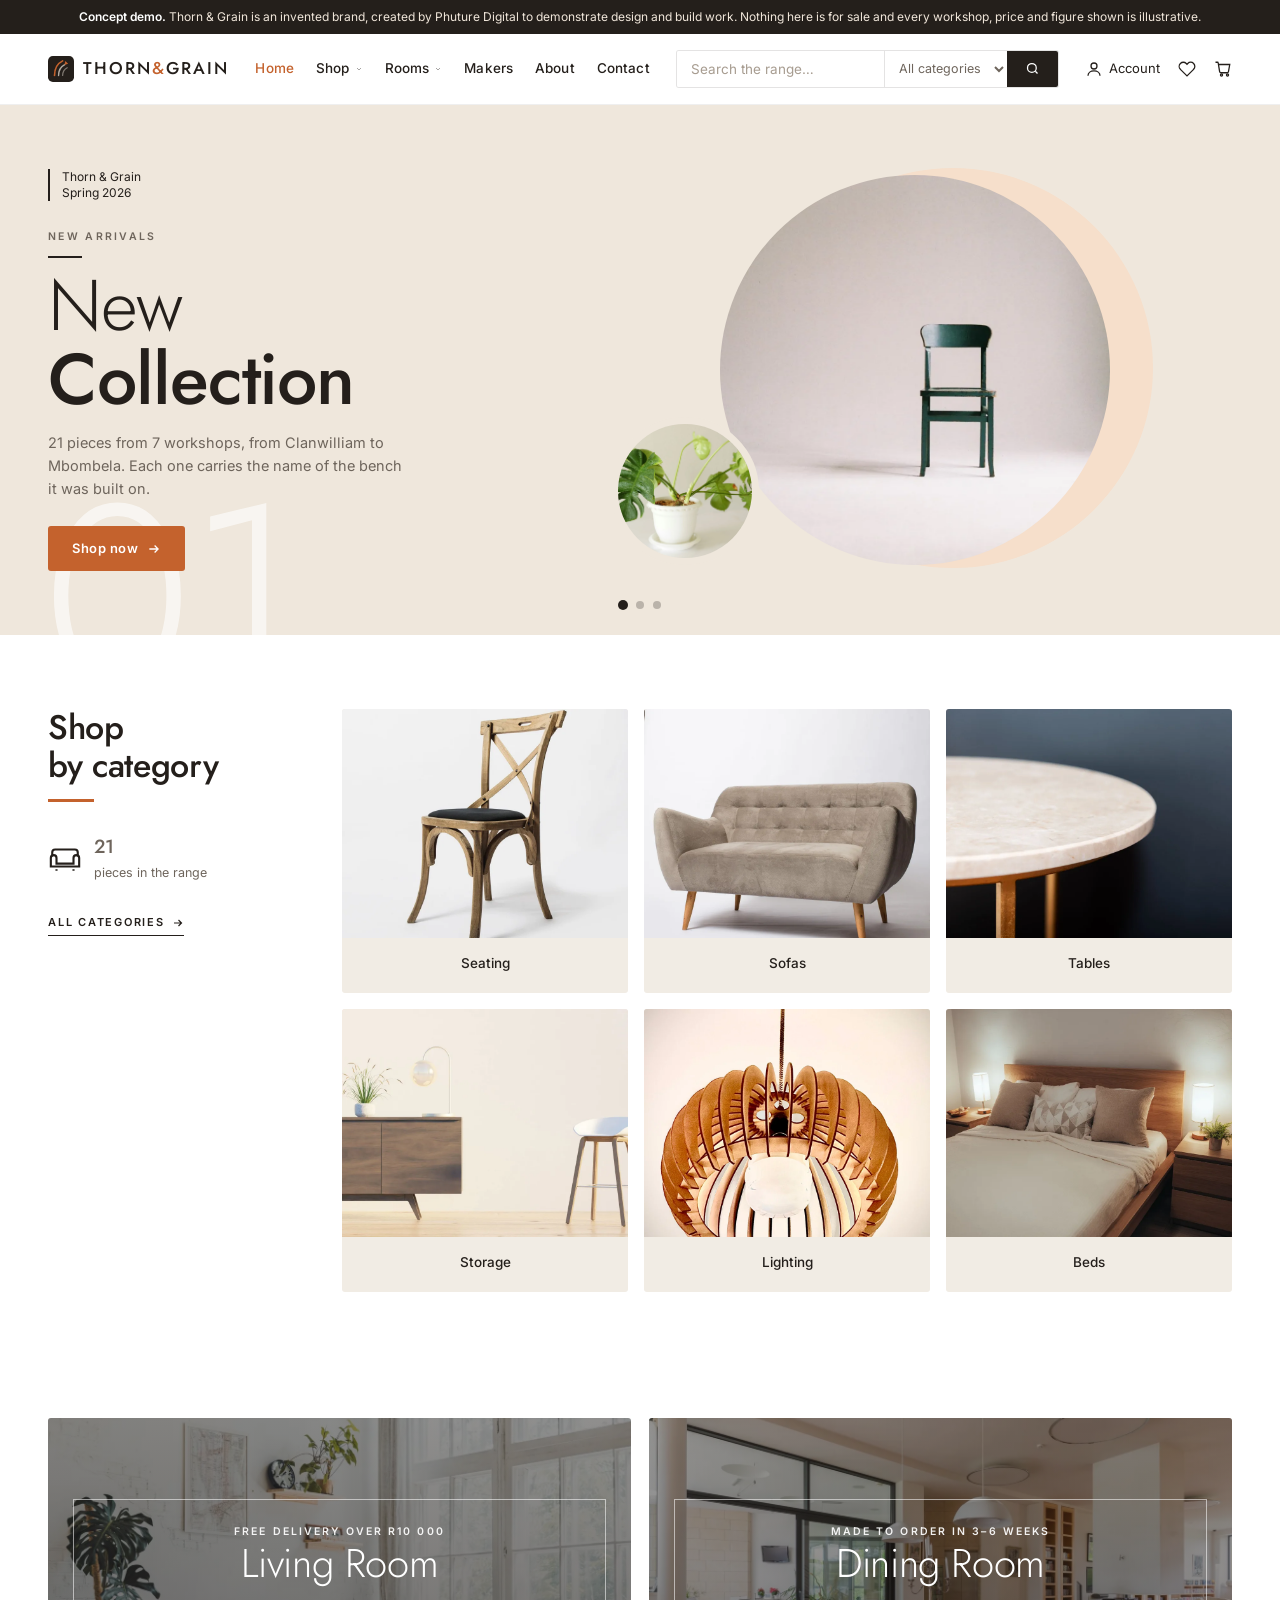
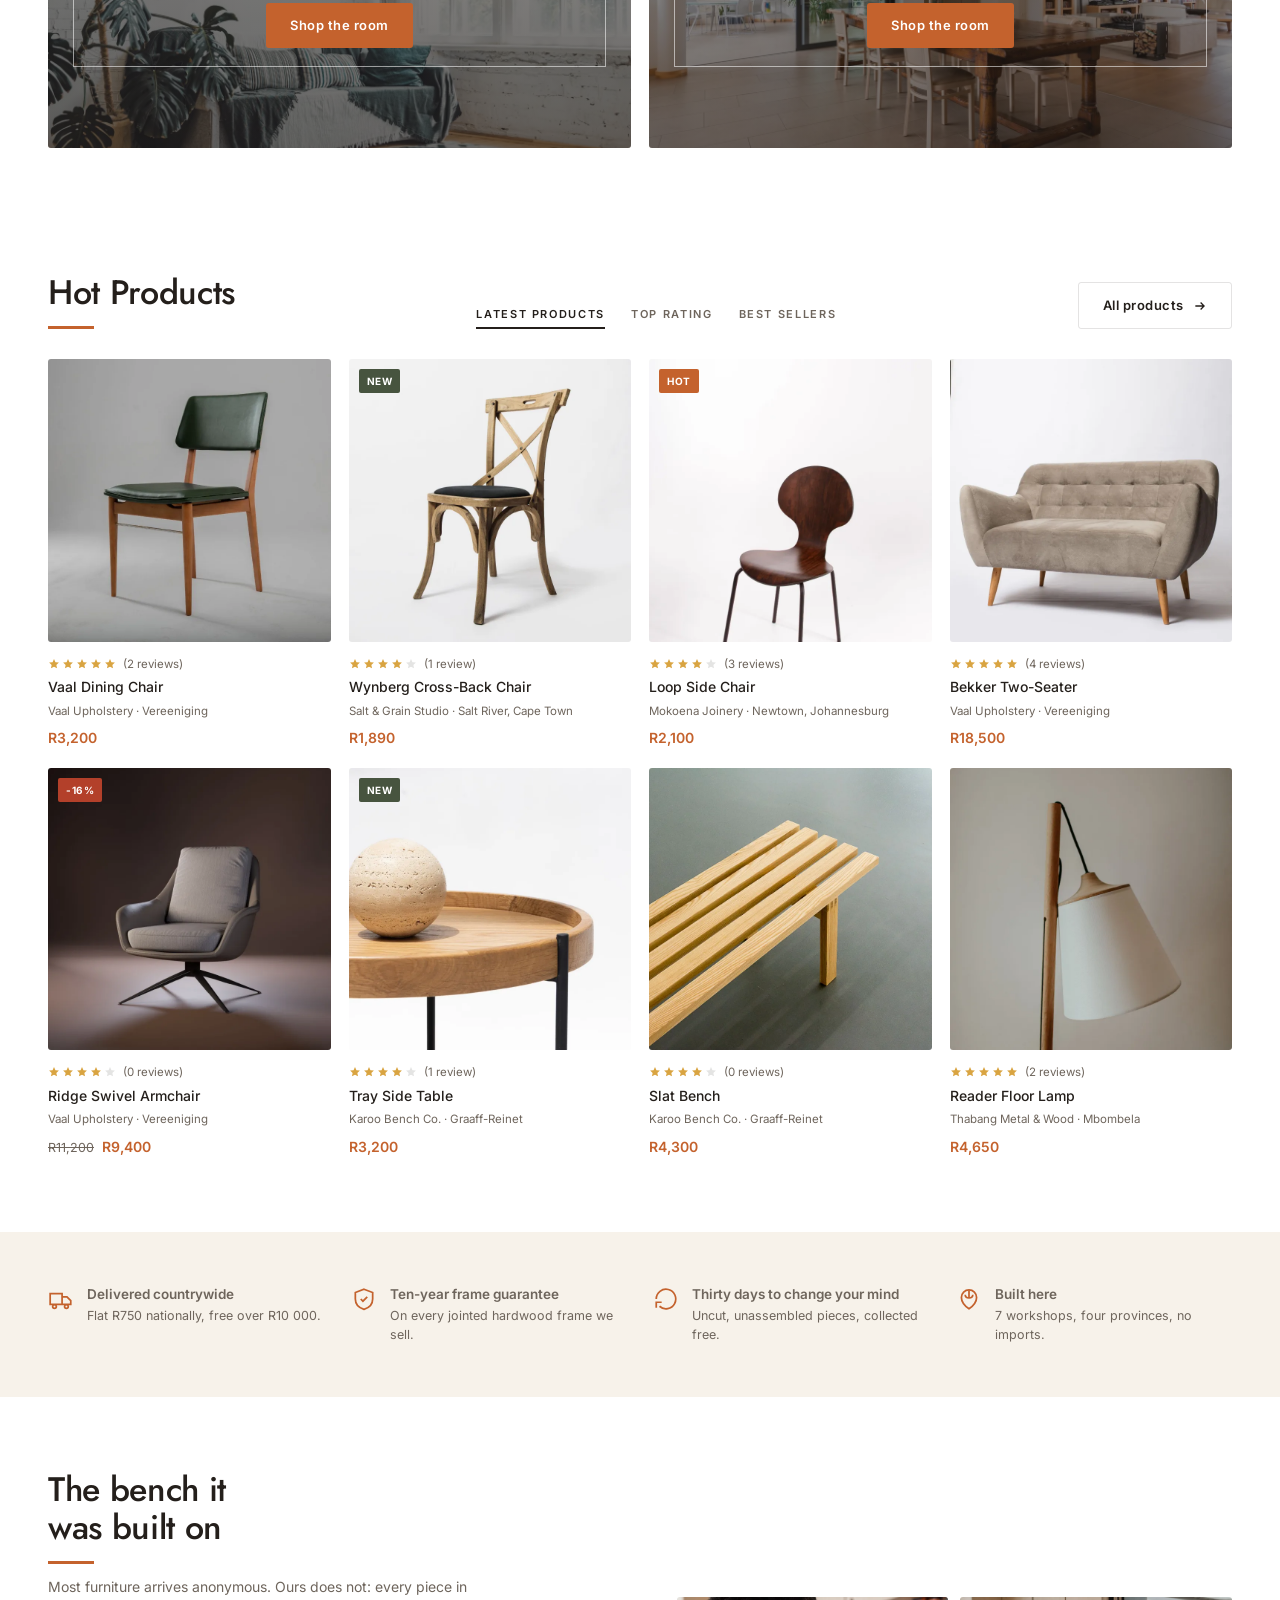
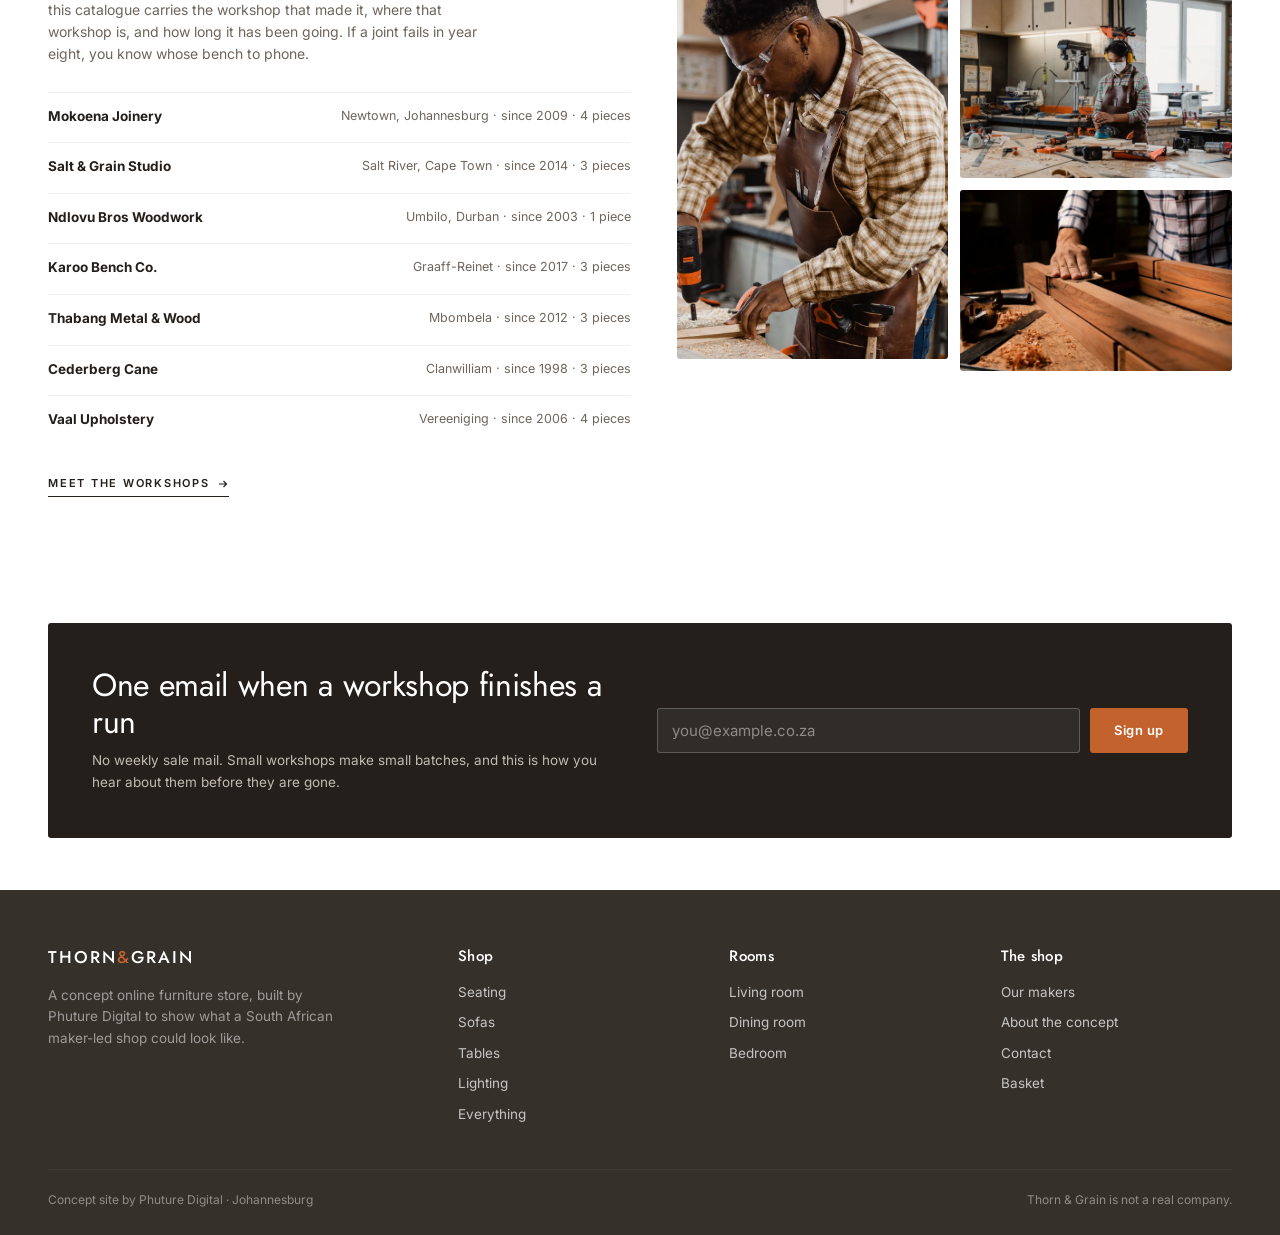
==== index.html @ a9572a4c "Thorn & Grain — concept online furniture store An invented South African furniture brand and a worki" ====
<!DOCTYPE html>
<html lang="en-ZA">
<head>
<meta charset="UTF-8" />
<meta name="viewport" content="width=device-width, initial-scale=1.0" />
<title>Thorn &amp; Grain &middot; Furniture from South African workshops &middot; Concept store by Phuture Digital</title>
<meta name="description" content="Thorn &amp; Grain is a concept online furniture store by Phuture Digital. Every piece is traced back to the South African workshop that built it. Invented brand, built to demonstrate design and build work." />
<meta name="robots" content="noindex, nofollow" />

<meta property="og:type" content="website" />
<meta property="og:title" content="Thorn &amp; Grain · Furniture from South African workshops" />
<meta property="og:description" content="A concept online furniture store by Phuture Digital. Seven workshops, one catalogue, every piece traceable to the bench it was built on." />
<meta property="og:site_name" content="Thorn &amp; Grain (concept)" />
<meta property="og:locale" content="en_ZA" />
<meta name="twitter:card" content="summary_large_image" />

<link rel="stylesheet" href="styles.css" />
<link rel="icon" href="data:image/svg+xml,<svg xmlns='http://www.w3.org/2000/svg' viewBox='0 0 32 32'><rect width='32' height='32' rx='6' fill='%23241F1B'/><path d='M8 24C8 15 12 9 18 6' stroke='%23C4622D' stroke-width='2.4' fill='none' stroke-linecap='round'/><path d='M21.4 6.2l3.4 3.4-4.8 1.4z' fill='%23C4622D'/></svg>" />
</head>
<body>

<!-- ============ CONCEPT BANNER ============ -->
<div class="concept-banner">
  <strong>Concept demo.</strong> Thorn &amp; Grain is an invented brand, created by Phuture Digital to demonstrate design and build work. Nothing here is for sale and every workshop, price and figure shown is illustrative.
</div>

<!-- ============ HEADER ============ -->
<header class="head">
  <div class="head-inner">
    <a class="brand" href="/" aria-label="Thorn and Grain — home">
      <svg class="brand-mark" viewBox="0 0 32 32" fill="none" aria-hidden="true">
        <rect width="32" height="32" rx="6" fill="#241F1B"/>
        <path d="M8 24C8 15 12 9 18 6" stroke="#C4622D" stroke-width="2" stroke-linecap="round"/>
        <path d="M13 24c0-6.6 3-11 7.6-13.4" stroke="#EFE7DC" stroke-width="1.7" stroke-linecap="round" opacity=".7"/>
        <path d="M18 24c0-4.6 2.2-7.8 5.6-9.6" stroke="#EFE7DC" stroke-width="1.5" stroke-linecap="round" opacity=".45"/>
        <path d="M21.4 6.2l3.4 3.4-4.8 1.4z" fill="#C4622D"/>
      </svg>
      <span class="brand-word">Thorn<span>&amp;</span>Grain</span>
    </a>

    <button class="burger" type="button" data-burger aria-expanded="false" aria-label="Menu">
      <svg viewBox="0 0 24 24" fill="none" stroke="currentColor" stroke-width="1.8" aria-hidden="true"><path d="M3 6h18M3 12h18M3 18h18"/></svg>
    </button>

    <ul class="nav" data-nav>
      <li><a class="active" href="/">Home</a></li>
      <li>
        <a href="shop">Shop
          <svg class="caret" viewBox="0 0 24 24" fill="none" stroke="currentColor" stroke-width="2.4" aria-hidden="true"><path d="M6 9l6 6 6-6"/></svg>
        </a>
        <ul class="sub">
          <li><a href="shop?cat=seating">Seating</a></li>
          <li><a href="shop?cat=sofas">Sofas</a></li>
          <li><a href="shop?cat=tables">Tables</a></li>
          <li><a href="shop?cat=storage">Storage</a></li>
          <li><a href="shop?cat=lighting">Lighting</a></li>
          <li><a href="shop?cat=textiles">Textiles</a></li>
          <li><a href="shop?cat=beds">Beds</a></li>
        </ul>
      </li>
      <li>
        <a href="rooms">Rooms
          <svg class="caret" viewBox="0 0 24 24" fill="none" stroke="currentColor" stroke-width="2.4" aria-hidden="true"><path d="M6 9l6 6 6-6"/></svg>
        </a>
        <ul class="sub">
          <li><a href="rooms?room=living">Living room</a></li>
          <li><a href="rooms?room=dining">Dining room</a></li>
          <li><a href="rooms?room=bedroom">Bedroom</a></li>
        </ul>
      </li>
      <li><a href="makers">Makers</a></li>
      <li><a href="about">About</a></li>
      <li><a href="contact">Contact</a></li>
    </ul>

    <form class="search" data-search role="search">
      <label class="sr-only" for="q">Search the range</label>
      <input id="q" type="search" placeholder="Search the range&hellip;" autocomplete="off" />
      <label class="sr-only" for="qcat">Category</label>
      <select id="qcat">
        <option value="">All categories</option>
        <option value="seating">Seating</option>
        <option value="sofas">Sofas</option>
        <option value="tables">Tables</option>
        <option value="storage">Storage</option>
        <option value="lighting">Lighting</option>
        <option value="textiles">Textiles</option>
        <option value="beds">Beds</option>
      </select>
      <button type="submit" aria-label="Search">
        <svg viewBox="0 0 24 24" fill="none" stroke="currentColor" stroke-width="2" aria-hidden="true"><circle cx="11" cy="11" r="7"/><path d="M20 20l-3.5-3.5"/></svg>
      </button>
    </form>

    <div class="tools">
      <a href="contact"><svg viewBox="0 0 24 24" fill="none" stroke="currentColor" stroke-width="1.7" aria-hidden="true"><circle cx="12" cy="8" r="4"/><path d="M4 21c0-4 3.6-6.5 8-6.5s8 2.5 8 6.5"/></svg><span class="label">Account</span></a>
      <a href="shop" aria-label="Saved list"><svg viewBox="0 0 24 24" fill="none" stroke="currentColor" stroke-width="1.7" aria-hidden="true"><path d="M20.8 4.6a5.5 5.5 0 0 0-7.8 0L12 5.7l-1-1.1a5.5 5.5 0 0 0-7.8 7.8l1 1.1L12 21.2l7.8-7.7 1-1.1a5.5 5.5 0 0 0 0-7.8z"/></svg><span class="count" data-wish-count hidden>0</span></a>
      <a href="cart" aria-label="Basket"><svg viewBox="0 0 24 24" fill="none" stroke="currentColor" stroke-width="1.7" aria-hidden="true"><path d="M6 6h15l-1.7 9.4a2 2 0 0 1-2 1.6H9.5a2 2 0 0 1-2-1.6L5.6 3.9A1 1 0 0 0 4.6 3H2"/><circle cx="10" cy="20" r="1.4"/><circle cx="18" cy="20" r="1.4"/></svg><span class="count" data-cart-count hidden>0</span></a>
    </div>
  </div>
</header>

<main>

<!-- ============ HERO ============ -->
<section class="hero" aria-roledescription="carousel" aria-label="Featured pieces">
  <div class="hero-slide is-on" data-slide>
    <div class="hero-inner">
      <div class="hero-copy">
        <p class="hero-kicker">Thorn &amp; Grain<br />Spring 2026</p>
        <p class="hero-eyebrow">New arrivals</p>
        <h1 class="display">New<br /><strong>Collection</strong></h1>
        <p class="hero-lede"><span data-count-products>&mdash;</span> pieces from <span data-count-makers>&mdash;</span> workshops, from Clanwilliam to Mbombela. Each one carries the name of the bench it was built on.</p>
        <a class="btn" href="shop">Shop now
          <svg viewBox="0 0 24 24" fill="none" stroke="currentColor" stroke-width="2.2" aria-hidden="true"><path d="M4 12h15M13 6l6 6-6 6"/></svg>
        </a>
      </div>
      <div class="hero-art">
        <div class="hero-stage">
          <img class="hero-piece" src="images/hero-chair.webp" alt="A dark green dining chair standing alone against a pale wall" width="900" height="900" decoding="async" fetchpriority="high" />
          <img class="hero-plant" src="images/hero-plant.webp" alt="A monstera in a white ceramic pot" width="300" height="300" decoding="async" />
        </div>
      </div>
    </div>
  </div>

  <div class="hero-slide" data-slide>
    <div class="hero-inner">
      <div class="hero-copy">
        <p class="hero-kicker">Vaal Upholstery<br />Vereeniging</p>
        <p class="hero-eyebrow">Jointed, not stapled</p>
        <h1 class="display">The Bekker<br /><strong>Two-Seater</strong></h1>
        <p class="hero-lede">A buttoned two-seater on a jointed hardwood frame, so it can be re-upholstered in fifteen years instead of thrown away.</p>
        <a class="btn" href="product?id=bekker">See the piece
          <svg viewBox="0 0 24 24" fill="none" stroke="currentColor" stroke-width="2.2" aria-hidden="true"><path d="M4 12h15M13 6l6 6-6 6"/></svg>
        </a>
      </div>
      <div class="hero-art">
        <div class="hero-stage">
          <img class="hero-piece" src="images/hero-sofa.webp" alt="A buttoned two-seater sofa in oatmeal weave on tapered wooden legs" width="900" height="900" loading="lazy" decoding="async" />
          <img class="hero-plant" src="images/p-basket.webp" alt="A pair of hand-woven palm baskets" width="300" height="300" loading="lazy" decoding="async" />
        </div>
      </div>
    </div>
  </div>

  <div class="hero-slide" data-slide>
    <div class="hero-inner">
      <div class="hero-copy">
        <p class="hero-kicker">Cederberg Cane<br />Clanwilliam</p>
        <p class="hero-eyebrow">Ships flat, clicks together</p>
        <h1 class="display">Woven<br /><strong>in Clanwilliam</strong></h1>
        <p class="hero-lede">Ninety cut ply ribs that throw a striped light across a ceiling. Assembled by hand in the Cederberg since 1998.</p>
        <a class="btn" href="product?id=slatlight">See the piece
          <svg viewBox="0 0 24 24" fill="none" stroke="currentColor" stroke-width="2.2" aria-hidden="true"><path d="M4 12h15M13 6l6 6-6 6"/></svg>
        </a>
      </div>
      <div class="hero-art">
        <div class="hero-stage">
          <img class="hero-piece" src="images/p-slatlight.webp" alt="A pendant light made of cut ply ribs, lit from within" width="760" height="760" loading="lazy" decoding="async" />
          <img class="hero-plant" src="images/p-sisal.webp" alt="Close weave of a natural sisal floor rug" width="300" height="300" loading="lazy" decoding="async" />
        </div>
      </div>
    </div>
  </div>

  <span class="hero-num display" data-hero-num aria-hidden="true">01</span>
  <div class="hero-dots" role="tablist" aria-label="Choose a slide">
    <button type="button" data-dot aria-current="true" aria-label="Slide 1"></button>
    <button type="button" data-dot aria-current="false" aria-label="Slide 2"></button>
    <button type="button" data-dot aria-current="false" aria-label="Slide 3"></button>
  </div>
</section>

<!-- ============ SHOP BY CATEGORY ============ -->
<section class="band">
  <div class="wrap cats">
    <div class="cats-aside">
      <h2 class="sec-title">Shop<br />by category</h2>
      <div class="sec-rule"></div>
      <div class="cats-count">
        <svg viewBox="0 0 24 24" fill="none" stroke="currentColor" stroke-width="1.5" aria-hidden="true"><path d="M3 11V8a2 2 0 0 1 2-2h14a2 2 0 0 1 2 2v3"/><path d="M2 12a2 2 0 0 1 2-2 2 2 0 0 1 2 2v4h12v-4a2 2 0 0 1 4 0v6H2z"/><path d="M6 20v1M18 20v1"/></svg>
        <span><b data-count-products>&mdash;</b><span>pieces in the range</span></span>
      </div>
      <a class="link-more" href="shop">All categories
        <svg viewBox="0 0 24 24" width="12" height="12" fill="none" stroke="currentColor" stroke-width="2.4" aria-hidden="true"><path d="M4 12h15M13 6l6 6-6 6"/></svg>
      </a>
    </div>

    <div class="cat-grid">
      <a class="cat-card" href="shop?cat=seating">
        <img src="images/cat-seating.webp" alt="An oak cross-back dining chair with a woven seat" width="900" height="720" loading="lazy" decoding="async" />
        <span class="cap">Seating</span>
      </a>
      <a class="cat-card" href="shop?cat=sofas">
        <img src="images/cat-sofa.webp" alt="A buttoned two-seater sofa on wooden legs" width="900" height="720" loading="lazy" decoding="async" />
        <span class="cap">Sofas</span>
      </a>
      <a class="cat-card" href="shop?cat=tables">
        <img src="images/cat-table.webp" alt="The edge of a honed stone table top on oak legs" width="900" height="720" loading="lazy" decoding="async" />
        <span class="cap">Tables</span>
      </a>
      <a class="cat-card" href="shop?cat=storage">
        <img src="images/cat-storage.webp" alt="A walnut sideboard against a pale wall" width="900" height="720" loading="lazy" decoding="async" />
        <span class="cap">Storage</span>
      </a>
      <a class="cat-card" href="shop?cat=lighting">
        <img src="images/cat-light.webp" alt="A pendant light built from cut ply ribs" width="900" height="720" loading="lazy" decoding="async" />
        <span class="cap">Lighting</span>
      </a>
      <a class="cat-card" href="shop?cat=beds">
        <img src="images/cat-bed.webp" alt="A wooden bed frame with lamps either side" width="900" height="720" loading="lazy" decoding="async" />
        <span class="cap">Beds</span>
      </a>
    </div>
  </div>
</section>

<!-- ============ ROOM PROMOS ============ -->
<section class="band-tight">
  <div class="wrap promos">
    <a class="promo" href="rooms?room=living">
      <img src="images/room-living.webp" alt="A bright living room with a low sofa, plants and a woven rug" width="1200" height="800" loading="lazy" decoding="async" />
      <span class="promo-body">
        <span class="promo-kicker">Free delivery over R10 000</span>
        <h3 class="display">Living Room</h3>
        <span class="btn">Shop the room</span>
      </span>
    </a>
    <a class="promo" href="rooms?room=dining">
      <img src="images/room-dining.webp" alt="An open-plan dining room built around a long timber table" width="1200" height="800" loading="lazy" decoding="async" />
      <span class="promo-body">
        <span class="promo-kicker">Made to order in 3&ndash;6 weeks</span>
        <h3 class="display">Dining Room</h3>
        <span class="btn">Shop the room</span>
      </span>
    </a>
  </div>
</section>

<!-- ============ HOT PRODUCTS ============ -->
<section class="band">
  <div class="wrap">
    <div class="sec-head">
      <div>
        <h2 class="sec-title">Hot Products</h2>
        <div class="sec-rule"></div>
      </div>
      <div class="tabs" role="tablist" aria-label="Filter products">
        <button type="button" data-tab="latest" role="tab" aria-selected="true">Latest products</button>
        <button type="button" data-tab="top" role="tab" aria-selected="false">Top rating</button>
        <button type="button" data-tab="best" role="tab" aria-selected="false">Best sellers</button>
      </div>
      <a class="btn btn-ghost" href="shop">All products
        <svg viewBox="0 0 24 24" fill="none" stroke="currentColor" stroke-width="2.2" aria-hidden="true"><path d="M4 12h15M13 6l6 6-6 6"/></svg>
      </a>
    </div>
    <div class="grid" data-hot-grid></div>
  </div>
</section>

<!-- ============ TRUST STRIP ============ -->
<section class="band-tight band-sand">
  <div class="wrap trust">
    <div class="trust-cell">
      <svg viewBox="0 0 24 24" fill="none" stroke="currentColor" stroke-width="1.6" aria-hidden="true"><path d="M2 7h11v10H2zM13 10h4.5l3.5 3.5V17h-8z"/><circle cx="6" cy="19" r="1.7"/><circle cx="17" cy="19" r="1.7"/></svg>
      <span><b>Delivered countrywide</b><span>Flat R750 nationally, free over R10 000.</span></span>
    </div>
    <div class="trust-cell">
      <svg viewBox="0 0 24 24" fill="none" stroke="currentColor" stroke-width="1.6" aria-hidden="true"><path d="M12 3l8 3v6c0 5-3.4 8.2-8 9.5C7.4 20.2 4 17 4 12V6z"/><path d="M9 12l2 2 4-4"/></svg>
      <span><b>Ten-year frame guarantee</b><span>On every jointed hardwood frame we sell.</span></span>
    </div>
    <div class="trust-cell">
      <svg viewBox="0 0 24 24" fill="none" stroke="currentColor" stroke-width="1.6" aria-hidden="true"><path d="M3 12a9 9 0 1 1 3 6.7"/><path d="M3 20v-5h5"/></svg>
      <span><b>Thirty days to change your mind</b><span>Uncut, unassembled pieces, collected free.</span></span>
    </div>
    <div class="trust-cell">
      <svg viewBox="0 0 24 24" fill="none" stroke="currentColor" stroke-width="1.6" aria-hidden="true"><path d="M12 21c5-3.5 7-7 7-10.5A7 7 0 0 0 5 10.5C5 14 7 17.5 12 21z"/><path d="M12 4v7M12 11c-2 0-3.5-1.2-3.5-3M12 11c2 0 3.5-1.2 3.5-3"/></svg>
      <span><b>Built here</b><span><span data-count-makers>&mdash;</span> workshops, four provinces, no imports.</span></span>
    </div>
  </div>
</section>

<!-- ============ MAKERS ============ -->
<section class="band">
  <div class="wrap makers">
    <div>
      <h2 class="sec-title">The bench it<br />was built on</h2>
      <div class="sec-rule"></div>
      <p class="sec-note">Most furniture arrives anonymous. Ours does not: every piece in this catalogue carries the workshop that made it, where that workshop is, and how long it has been going. If a joint fails in year eight, you know whose bench to phone.</p>
      <div class="maker-list" data-maker-list></div>
      <p style="margin-top:26px"><a class="link-more" href="makers">Meet the workshops
        <svg viewBox="0 0 24 24" width="12" height="12" fill="none" stroke="currentColor" stroke-width="2.4" aria-hidden="true"><path d="M4 12h15M13 6l6 6-6 6"/></svg>
      </a></p>
    </div>
    <div class="makers-art">
      <img src="images/maker-a.webp" alt="A carpenter working at a bench in a busy workshop" width="900" height="1100" loading="lazy" decoding="async" />
      <img src="images/maker-b.webp" alt="A carpenter at a machine bench surrounded by tools and offcuts" width="1200" height="800" loading="lazy" decoding="async" />
      <img src="images/maker-c.webp" alt="Hands running a plane along a length of timber" width="1200" height="800" loading="lazy" decoding="async" />
    </div>
  </div>
</section>

<!-- ============ NEWSLETTER ============ -->
<section class="band-tight">
  <div class="wrap">
    <div class="news">
      <div>
        <h2 class="display">One email when a workshop finishes a run</h2>
        <p>No weekly sale mail. Small workshops make small batches, and this is how you hear about them before they are gone.</p>
      </div>
      <form data-demo-form>
        <label class="sr-only" for="news-email">Email address</label>
        <input id="news-email" type="email" placeholder="you@example.co.za" required />
        <button class="btn" type="submit">Sign up</button>
        <p class="pdp-vat" data-form-note hidden style="width:100%;color:rgba(255,255,255,.7)"></p>
      </form>
    </div>
  </div>
</section>

</main>

<!-- ============ FOOTER ============ -->
<footer>
  <div class="wrap">
    <div class="foot-grid">
      <div>
        <span class="brand-word">Thorn<span style="color:var(--ochre)">&amp;</span>Grain</span>
        <p class="foot-blurb">A concept online furniture store, built by Phuture Digital to show what a South African maker-led shop could look like.</p>
      </div>
      <div>
        <h4>Shop</h4>
        <ul>
          <li><a href="shop?cat=seating">Seating</a></li>
          <li><a href="shop?cat=sofas">Sofas</a></li>
          <li><a href="shop?cat=tables">Tables</a></li>
          <li><a href="shop?cat=lighting">Lighting</a></li>
          <li><a href="shop">Everything</a></li>
        </ul>
      </div>
      <div>
        <h4>Rooms</h4>
        <ul>
          <li><a href="rooms?room=living">Living room</a></li>
          <li><a href="rooms?room=dining">Dining room</a></li>
          <li><a href="rooms?room=bedroom">Bedroom</a></li>
        </ul>
      </div>
      <div>
        <h4>The shop</h4>
        <ul>
          <li><a href="makers">Our makers</a></li>
          <li><a href="about">About the concept</a></li>
          <li><a href="contact">Contact</a></li>
          <li><a href="cart">Basket</a></li>
        </ul>
      </div>
    </div>
    <div class="foot-bottom">
      <span>Concept site by Phuture Digital &middot; Johannesburg</span>
      <span>Thorn &amp; Grain is not a real company.</span>
    </div>
  </div>
</footer>

<script src="catalogue.js"></script>
<script src="site.js"></script>
</body>
</html>
---- styles.css ----
/* ============================================================
   THORN & GRAIN — design system
   Concept store by Phuture Digital. Zero build: this file plus
   flat HTML is the whole front end.

   The layout deliberately reproduces a well-known furniture
   store template (hero with a ghost numeral, category tiles,
   inset-framed room banners, badge + countdown product cards).
   What is NOT reproduced is its palette: that template runs
   periwinkle and a generic e-commerce orange. This runs warm
   sand and burnt ochre, so the structure reads as a South
   African furniture house rather than a reskin.
   ============================================================ */
@import url('https://fonts.googleapis.com/css2?family=Jost:wght@300;400;500;600&family=Inter:wght@400;500;600&display=swap');

:root {
  /* Ground */
  --paper: #FFFFFF;
  --sand: #EFE7DC;          /* hero wash — replaces the template's periwinkle */
  --sand-2: #F7F2EA;
  --tile: #F1ECE4;          /* product tile ground */
  --peach: #F6DFCB;         /* the hero circle */

  /* Ink */
  --ink: #241F1B;
  --ink-2: #35302A;
  --muted: #6E655C;
  --line: rgba(36, 31, 27, .12);
  --line-2: rgba(36, 31, 27, .07);

  /* Accent */
  --ochre: #C4622D;
  --ochre-soft: #E08A50;
  --sale: #B3402A;
  --leaf: #47543F;          /* thornveld foliage — used sparingly */

  --radius: 3px;
  --wrap: 1240px;
}

* { box-sizing: border-box; margin: 0; padding: 0; }

html, body {
  background: var(--paper);
  color: var(--ink);
  font-family: 'Inter', system-ui, sans-serif;
  font-size: 15px;
  line-height: 1.6;
  -webkit-font-smoothing: antialiased;
}

body.no-scroll { overflow: hidden; }

a { color: inherit; text-decoration: none; }
button { font-family: inherit; cursor: pointer; border: none; background: none; color: inherit; }
input, select, textarea { font-family: inherit; font-size: inherit; color: inherit; }
img, svg { max-width: 100%; display: block; }
ul { list-style: none; }

.display { font-family: 'Jost', system-ui, sans-serif; font-weight: 400; letter-spacing: -.01em; }
.wrap { max-width: var(--wrap); margin: 0 auto; padding: 0 28px; width: 100%; }
.sr-only {
  position: absolute; width: 1px; height: 1px; padding: 0; margin: -1px;
  overflow: hidden; clip: rect(0 0 0 0); white-space: nowrap; border: 0;
}
:focus-visible { outline: 2px solid var(--ochre); outline-offset: 2px; }

/* ============ CONCEPT BANNER ============ */
.concept-banner {
  background: var(--ink); color: #F0E6DA;
  font-size: 12px; line-height: 1.5; text-align: center;
  padding: 8px 20px;
}
.concept-banner strong { color: #fff; font-weight: 600; }

/* ============ HEADER ============ */
.head { background: var(--paper); border-bottom: 1px solid var(--line-2); }
/* Flex, not grid. A fixed three-column grid could not hold brand + nav + search
   + tools without the fourth child wrapping to a second row, and the two
   layouts (desktop row vs phone two-row with a burger) need different orders
   rather than different column counts. */
.head-inner {
  display: flex; align-items: center; flex-wrap: wrap; gap: 14px 26px;
  padding: 14px 28px; max-width: var(--wrap); margin: 0 auto;
}
.head-inner > * { flex: none; }
.search { flex: 1 1 240px; }

.brand { display: inline-flex; align-items: center; gap: 9px; }
.brand-mark { width: 26px; height: 26px; flex: none; }
.brand-word {
  font-family: 'Jost', sans-serif; font-weight: 500;
  font-size: 17px; letter-spacing: .12em; text-transform: uppercase;
  white-space: nowrap;
}
.brand-word span { color: var(--ochre); }

/* --- primary nav --- */
.nav { display: flex; align-items: center; gap: 22px; }
.nav > li { position: relative; }
.nav a {
  font-size: 13.5px; font-weight: 500; letter-spacing: .01em;
  padding: 10px 0; display: inline-flex; align-items: center; gap: 5px;
  transition: color .15s;
}
.nav a:hover, .nav a.active { color: var(--ochre); }
.nav .caret { width: 8px; height: 8px; opacity: .5; }

/* Dropdowns are CSS-only: the template shows carets on most nav items, and a
   caret that opens nothing is a broken promise. Kept to hover + focus-within so
   there is no JS dependency for basic navigation. */
.nav .sub {
  position: absolute; top: 100%; left: -14px; z-index: 60;
  background: var(--paper); border: 1px solid var(--line);
  min-width: 186px; padding: 8px 0; border-radius: var(--radius);
  box-shadow: 0 16px 40px rgba(36, 31, 27, .12);
  opacity: 0; visibility: hidden; transform: translateY(4px);
  transition: opacity .16s, transform .16s, visibility .16s;
}
.nav > li:hover .sub, .nav > li:focus-within .sub {
  opacity: 1; visibility: visible; transform: translateY(0);
}
.nav .sub a { display: block; padding: 7px 16px; font-weight: 400; font-size: 13.5px; }
.nav .sub a:hover { background: var(--sand-2); color: var(--ochre); }

/* --- search --- */
.search {
  display: grid; grid-template-columns: 1fr auto auto;
  border: 1px solid var(--line); border-radius: var(--radius);
  overflow: hidden; background: var(--paper); max-width: 470px; width: 100%;
}
.search input { border: none; outline: none; padding: 10px 14px; font-size: 13.5px; min-width: 0; }
.search input::placeholder { color: #A79C90; }
.search select {
  border: none; border-left: 1px solid var(--line); outline: none;
  padding: 0 10px; font-size: 12.5px; color: var(--muted);
  background: var(--paper); cursor: pointer;
}
.search button {
  background: var(--ink); color: #fff; padding: 0 18px;
  display: grid; place-items: center; transition: background .15s;
}
.search button:hover { background: var(--ochre); }
.search button svg { width: 15px; height: 15px; }

/* --- utility icons --- */
.tools { display: flex; align-items: center; gap: 18px; }
.tools a { display: inline-flex; align-items: center; gap: 6px; font-size: 13px; position: relative; }
.tools a:hover { color: var(--ochre); }
.tools svg { width: 18px; height: 18px; }
.count {
  position: absolute; top: -6px; right: -9px; min-width: 16px; height: 16px;
  background: var(--ochre); color: #fff; border-radius: 999px;
  font-size: 10px; font-weight: 600; line-height: 16px; text-align: center;
  padding: 0 4px; font-family: 'Inter', sans-serif;
}
.tools .label { display: none; }
@media (min-width: 1100px) { .tools .label { display: inline; } }

.burger { display: none; }

/* ============ HERO ============ */
.hero { background: var(--sand); position: relative; overflow: hidden; }
.hero-inner {
  max-width: var(--wrap); margin: 0 auto; padding: 0 28px;
  display: grid; grid-template-columns: 1fr 1.15fr; align-items: center;
  min-height: 520px; position: relative;
}

/* The oversized ghost numeral. Sits behind everything, clipped by the band —
   in the reference it runs off the bottom edge, which is what makes the hero
   feel like a slide rather than a section. */
.hero-num {
  position: absolute; left: 50%; transform: translateX(-50%); bottom: -66px; z-index: 0;
  width: 100%; max-width: var(--wrap); padding: 0 22px;
  font-family: 'Jost', sans-serif; font-weight: 300; font-size: 260px;
  line-height: .8; color: #fff; opacity: .62; letter-spacing: -.02em;
  pointer-events: none; user-select: none;
}

.hero-copy { position: relative; z-index: 2; padding: 64px 0; }
.hero-kicker {
  border-left: 2px solid var(--ink); padding-left: 12px;
  font-size: 12px; line-height: 1.35; color: var(--ink); margin-bottom: 28px;
}
.hero-eyebrow {
  font-size: 10.5px; letter-spacing: .22em; text-transform: uppercase;
  color: var(--muted); font-weight: 600; margin-bottom: 10px;
}
.hero-eyebrow::after {
  content: ''; display: block; width: 34px; height: 2px;
  background: var(--ink); margin-top: 10px;
}
.hero h1 {
  font-family: 'Jost', sans-serif; font-weight: 300;
  font-size: clamp(42px, 5.6vw, 76px); line-height: 1.04;
  letter-spacing: -.015em; margin-bottom: 14px;
}
.hero h1 strong { font-weight: 500; }
.hero-lede { color: var(--muted); font-size: 14.5px; max-width: 40ch; margin-bottom: 26px; }

/* --- hero art ---
   The reference floats cut-out products on a peach disc. These are photographs
   with their own grounds, not transparent cut-outs, so the disc becomes the
   CROP instead of a backdrop: the product is a circle, and a second peach disc
   sits behind it, offset. Same composition, no cut-outs required. */
.hero-art { position: relative; z-index: 1; height: 100%; display: grid; place-items: center; padding: 46px 0; }
.hero-art::before {
  content: ''; position: absolute; z-index: 0;
  width: min(400px, 80%); aspect-ratio: 1; border-radius: 50%;
  background: var(--peach); top: 12%; left: 56%; transform: translateX(-50%);
}
.hero-stage { position: relative; z-index: 1; width: 100%; display: grid; place-items: center; }
.hero-piece {
  width: min(390px, 74%); aspect-ratio: 1; height: auto;
  object-fit: cover; border-radius: 50%;
}
/* The small companion disc — the reference's potted plant beside the table.
   The sand ring separates it from the product behind it. */
.hero-plant {
  position: absolute; left: 2%; bottom: 0; z-index: 2;
  width: min(148px, 30%); aspect-ratio: 1; height: auto;
  object-fit: cover; border-radius: 50%;
  border: 7px solid var(--sand);
}

/* slide mechanics — only one slide is in flow at a time */
.hero-slide { display: none; }
.hero-slide.is-on { display: block; }
.hero-dots {
  position: absolute; bottom: 26px; left: 50%; transform: translateX(-50%);
  z-index: 3; display: flex; gap: 9px;
}
.hero-dots button {
  width: 8px; height: 8px; border-radius: 50%; padding: 0;
  background: rgba(36, 31, 27, .26); transition: background .18s, transform .18s;
}
.hero-dots button[aria-current='true'] { background: var(--ink); transform: scale(1.25); }

/* ============ BUTTONS ============ */
.btn {
  display: inline-flex; align-items: center; gap: 9px;
  background: var(--ochre); color: #fff; border-radius: var(--radius);
  padding: 12px 24px; font-size: 13px; font-weight: 600;
  letter-spacing: .04em; transition: background .16s, transform .16s;
}
.btn:hover { background: var(--ink); color: #fff; }
.btn svg { width: 14px; height: 14px; }
.btn-ghost {
  background: none; color: var(--ink); border: 1px solid var(--line);
}
.btn-ghost:hover { background: var(--ink); border-color: var(--ink); color: #fff; }
.btn-dark { background: var(--ink); }
.btn-dark:hover { background: var(--ochre); }
.btn-block { width: 100%; justify-content: center; }
.btn[disabled] { opacity: .45; pointer-events: none; }

.link-more {
  display: inline-flex; align-items: center; gap: 7px;
  font-size: 11px; letter-spacing: .16em; text-transform: uppercase;
  font-weight: 600; border-bottom: 1px solid var(--ink); padding-bottom: 4px;
}
.link-more:hover { color: var(--ochre); border-color: var(--ochre); }

/* ============ SECTIONS ============ */
section.band { padding: 74px 0; }
.band-tight { padding: 52px 0; }
.band-sand { background: var(--sand-2); }

.sec-title {
  font-family: 'Jost', sans-serif; font-weight: 500;
  font-size: clamp(26px, 3vw, 34px); line-height: 1.12; letter-spacing: -.01em;
}
.sec-rule { width: 46px; height: 3px; background: var(--ochre); margin-top: 14px; }
.sec-head {
  display: flex; align-items: flex-end; justify-content: space-between;
  gap: 22px; flex-wrap: wrap; margin-bottom: 30px;
}
.sec-note { color: var(--muted); font-size: 14px; max-width: 48ch; margin-top: 12px; }

/* ============ CATEGORY BAND ============ */
.cats { display: grid; grid-template-columns: 260px 1fr; gap: 34px; align-items: start; }
.cats-aside .sec-title { margin-bottom: 0; }
.cats-count { display: flex; align-items: center; gap: 12px; margin: 30px 0 26px; }
.cats-count svg { width: 34px; height: 34px; color: var(--ink); flex: none; }
.cats-count b { font-family: 'Jost', sans-serif; font-size: 19px; font-weight: 500; display: block; }
.cats-count span { font-size: 12.5px; color: var(--muted); }

.cat-grid { display: grid; grid-template-columns: repeat(3, 1fr); gap: 16px; }
.cat-card {
  background: var(--tile); border-radius: var(--radius); overflow: hidden;
  display: flex; flex-direction: column; transition: background .18s;
}
.cat-card:hover { background: #E9E2D8; }
.cat-card img { width: 100%; height: auto; aspect-ratio: 5 / 4; object-fit: cover; }
.cat-card .cap {
  padding: 15px 12px 18px; text-align: center; font-size: 13.5px; font-weight: 500;
}
.cat-card:hover .cap { color: var(--ochre); }

/* ============ ROOM PROMO BANNERS ============ */
.promos { display: grid; grid-template-columns: 1fr 1fr; gap: 18px; }
.promo {
  position: relative; overflow: hidden; border-radius: var(--radius);
  display: grid; place-items: center; min-height: 330px; isolation: isolate;
}
/* Positive layering only: image 0, scrim 1, text 2. A negative z-index child
   behind an isolated parent renders black once a transform is involved. */
.promo img {
  position: absolute; inset: 0; z-index: 0;
  width: 100%; height: 100%; object-fit: cover;
  transition: transform .5s ease;
}
/* The scrim has to clear WHITE text over a bright window, not just over an
   average of the photo — the living-room frame is backlit and the lighter
   gradient left the kicker barely legible. */
.promo::after {
  content: ''; position: absolute; inset: 0; z-index: 1;
  background: linear-gradient(180deg, rgba(36,31,27,.42), rgba(36,31,27,.62));
}
.promo:hover img { transform: scale(1.04); }
.promo-body {
  position: relative; z-index: 2; text-align: center; color: #fff;
  padding: 44px 26px; width: 100%;
  /* the inset hairline frame, straight from the reference */
  outline: 1px solid rgba(255, 255, 255, .55); outline-offset: -26px;
}
.promo-kicker {
  font-size: 10.5px; letter-spacing: .2em; text-transform: uppercase;
  font-weight: 600; margin-bottom: 10px; opacity: .92;
}
.promo h3 {
  font-family: 'Jost', sans-serif; font-weight: 300;
  font-size: clamp(28px, 3.4vw, 40px); line-height: 1.08; margin-bottom: 18px;
}

/* ============ PRODUCT GRID ============ */
.tabs { display: flex; gap: 26px; flex-wrap: wrap; }
.tabs button {
  font-size: 11px; letter-spacing: .15em; text-transform: uppercase;
  font-weight: 600; color: var(--muted); padding-bottom: 6px;
  border-bottom: 2px solid transparent; transition: color .15s, border-color .15s;
}
.tabs button[aria-selected='true'] { color: var(--ink); border-color: var(--ink); }
.tabs button:hover { color: var(--ochre); }

.grid {
  display: grid; grid-template-columns: repeat(auto-fill, minmax(228px, 1fr)); gap: 18px;
}
.card { display: flex; flex-direction: column; }
.card-media {
  position: relative; background: var(--tile); border-radius: var(--radius);
  overflow: hidden; margin-bottom: 13px;
}
.card-media > a { display: block; }
.card-media img {
  width: 100%; height: auto; aspect-ratio: 1; object-fit: cover;
  transition: transform .45s ease;
}
.card:hover .card-media img { transform: scale(1.045); }

.badges { position: absolute; top: 10px; left: 10px; z-index: 2; display: flex; flex-direction: column; gap: 6px; align-items: flex-start; }
.badges-right { left: auto; right: 10px; align-items: flex-end; }
.badge {
  font-size: 10px; font-weight: 700; letter-spacing: .06em; text-transform: uppercase;
  padding: 4px 8px; border-radius: 2px; color: #fff; background: var(--ochre);
}
.badge-sale { background: var(--sale); }
.badge-new { background: var(--leaf); }

/* wishlist / quick actions revealed on hover, keyboard-reachable always */
.card-acts {
  position: absolute; right: 10px; bottom: 10px; z-index: 2;
  display: flex; flex-direction: column; gap: 7px;
  opacity: 0; transform: translateX(6px); transition: opacity .2s, transform .2s;
}
.card:hover .card-acts, .card-acts:focus-within { opacity: 1; transform: none; }
.card-acts button {
  width: 34px; height: 34px; display: grid; place-items: center;
  background: var(--paper); border-radius: 50%; color: var(--ink);
  box-shadow: 0 3px 12px rgba(36, 31, 27, .16); transition: background .15s, color .15s;
}
.card-acts button:hover { background: var(--ink); color: #fff; }
.card-acts button[aria-pressed='true'] { background: var(--ochre); color: #fff; }
.card-acts svg { width: 15px; height: 15px; }

/* the countdown strip that sits over the foot of the image */
.timer {
  position: absolute; left: 10px; right: 10px; bottom: 10px; z-index: 2;
  background: var(--paper); border: 1px solid var(--ochre); border-radius: 2px;
  font-size: 11px; font-weight: 600; text-align: center; padding: 6px 4px;
  font-variant-numeric: tabular-nums; letter-spacing: .02em;
}
.timer .lab { color: var(--muted); font-weight: 500; }
.timer.is-done { border-color: var(--line); color: var(--muted); }

.stars { display: inline-flex; align-items: center; gap: 2px; }
.stars svg { width: 12px; height: 12px; color: #D9A441; }
.stars svg.off { color: var(--line); }
.card-rate { display: flex; align-items: center; gap: 7px; font-size: 11.5px; color: var(--muted); margin-bottom: 5px; }
.card-name { font-size: 14px; font-weight: 500; line-height: 1.35; margin-bottom: 5px; }
.card-name a:hover { color: var(--ochre); }
.card-maker { font-size: 11.5px; color: var(--muted); margin-bottom: 7px; }
.price { display: flex; align-items: baseline; gap: 8px; font-size: 14px; }
.price .was { color: var(--muted); text-decoration: line-through; font-size: 12.5px; }
.price .now { color: var(--ochre); font-weight: 600; }

/* ============ TRUST STRIP ============ */
.trust { display: grid; grid-template-columns: repeat(4, 1fr); gap: 26px; }
.trust-cell { display: flex; gap: 13px; align-items: flex-start; }
.trust-cell svg { width: 26px; height: 26px; color: var(--ochre); flex: none; margin-top: 2px; }
.trust-cell b { display: block; font-size: 13.5px; font-weight: 600; margin-bottom: 3px; }
.trust-cell span { font-size: 12.5px; color: var(--muted); line-height: 1.5; }

/* ============ MAKERS ============ */
.makers { display: grid; grid-template-columns: 1.05fr 1fr; gap: 46px; align-items: center; }
.makers-art { display: grid; grid-template-columns: 1fr 1fr; gap: 12px; }
.makers-art img { width: 100%; height: auto; border-radius: var(--radius); object-fit: cover; }
.makers-art img:first-child { grid-row: span 2; aspect-ratio: 3 / 4; }
.makers-art img + img { aspect-ratio: 3 / 2; }
.maker-list { margin-top: 26px; display: grid; gap: 2px; }
.maker-row {
  display: flex; justify-content: space-between; gap: 16px;
  padding: 13px 0; border-top: 1px solid var(--line-2); font-size: 13.5px;
}
.maker-row span { color: var(--muted); font-size: 12.5px; text-align: right; }

/* ============ PAGE HEADER (interior pages) ============ */
.page-head { background: var(--sand); padding: 46px 0 52px; }
.crumb { font-size: 11.5px; color: var(--muted); margin-bottom: 14px; }
.crumb a:hover { color: var(--ochre); }
.crumb .sep { margin: 0 7px; opacity: .5; }
.page-head h1 {
  font-family: 'Jost', sans-serif; font-weight: 300;
  font-size: clamp(32px, 4.4vw, 52px); line-height: 1.06; letter-spacing: -.015em;
}
.page-head p { color: var(--muted); max-width: 56ch; margin-top: 12px; font-size: 14.5px; }

/* ============ SHOP LAYOUT ============ */
.shop { display: grid; grid-template-columns: 232px 1fr; gap: 38px; align-items: start; }
.filter-group { border-bottom: 1px solid var(--line-2); padding-bottom: 20px; margin-bottom: 20px; }
.filter-group:last-child { border-bottom: none; }
.filter-group h3 {
  font-size: 11px; letter-spacing: .15em; text-transform: uppercase;
  font-weight: 600; margin-bottom: 13px;
}
.check { display: flex; align-items: center; gap: 9px; padding: 5px 0; font-size: 13.5px; cursor: pointer; }
.check input { width: 15px; height: 15px; accent-color: var(--ochre); cursor: pointer; }
.check .n { margin-left: auto; color: var(--muted); font-size: 12px; }
.shop-bar {
  display: flex; align-items: center; justify-content: space-between;
  gap: 16px; flex-wrap: wrap; padding-bottom: 16px; margin-bottom: 22px;
  border-bottom: 1px solid var(--line-2);
}
.shop-bar .n { font-size: 13px; color: var(--muted); }
.shop-bar select { border: 1px solid var(--line); border-radius: var(--radius); padding: 8px 11px; font-size: 13px; background: var(--paper); }
.empty { padding: 60px 20px; text-align: center; color: var(--muted); }
.empty b { display: block; color: var(--ink); font-size: 16px; margin-bottom: 6px; font-family: 'Jost', sans-serif; }

/* ============ PRODUCT DETAIL ============ */
.pdp { display: grid; grid-template-columns: 1.05fr 1fr; gap: 48px; align-items: start; }
.pdp-media { background: var(--tile); border-radius: var(--radius); overflow: hidden; }
.pdp-media img { width: 100%; height: auto; aspect-ratio: 1; object-fit: cover; }
.pdp h1 { font-family: 'Jost', sans-serif; font-weight: 400; font-size: clamp(27px, 3.2vw, 38px); line-height: 1.1; margin: 8px 0 10px; }
.pdp-price { display: flex; align-items: baseline; gap: 11px; margin: 16px 0 6px; font-size: 24px; font-family: 'Jost', sans-serif; }
.pdp-price .now { color: var(--ochre); font-weight: 500; }
.pdp-price .was { font-size: 16px; color: var(--muted); text-decoration: line-through; }
.pdp-vat { font-size: 12px; color: var(--muted); }
.pdp-desc { margin: 20px 0; color: var(--muted); font-size: 14.5px; }
.spec { border-top: 1px solid var(--line-2); margin-top: 22px; }
.spec div { display: flex; justify-content: space-between; gap: 18px; padding: 11px 0; border-bottom: 1px solid var(--line-2); font-size: 13.5px; }
.spec dt { color: var(--muted); }
.qty { display: inline-flex; align-items: center; border: 1px solid var(--line); border-radius: var(--radius); }
.qty button { width: 40px; height: 44px; font-size: 17px; color: var(--muted); }
.qty button:hover { color: var(--ochre); }
.qty input { width: 46px; height: 44px; text-align: center; border: none; outline: none; font-weight: 600; }
.pdp-buy { display: flex; gap: 11px; flex-wrap: wrap; margin: 22px 0 8px; }

/* ============ CART ============ */
.cart-grid { display: grid; grid-template-columns: 1fr 330px; gap: 40px; align-items: start; }
.cart-row {
  display: grid; grid-template-columns: 88px 1fr auto auto;
  gap: 16px; align-items: center; padding: 16px 0; border-bottom: 1px solid var(--line-2);
}
.cart-row img { width: 88px; height: auto; aspect-ratio: 1; object-fit: cover; background: var(--tile); border-radius: var(--radius); }
.cart-row .nm { font-size: 14px; font-weight: 500; }
.cart-row .mk { font-size: 12px; color: var(--muted); }
.cart-row .rm { font-size: 12px; color: var(--muted); text-decoration: underline; }
.cart-row .rm:hover { color: var(--sale); }
.sum { background: var(--sand-2); border-radius: var(--radius); padding: 24px; position: sticky; top: 20px; }
.sum h2 { font-family: 'Jost', sans-serif; font-size: 19px; font-weight: 500; margin-bottom: 16px; }
.sum-row { display: flex; justify-content: space-between; gap: 14px; padding: 8px 0; font-size: 13.5px; }
.sum-row.total { border-top: 1px solid var(--line); margin-top: 10px; padding-top: 14px; font-size: 17px; font-weight: 600; font-family: 'Jost', sans-serif; }
.sum small { display: block; color: var(--muted); font-size: 11.5px; line-height: 1.5; margin-top: 14px; }

/* ============ FORMS ============ */
.field { margin-bottom: 16px; }
.field label { display: block; font-size: 12px; font-weight: 600; letter-spacing: .04em; margin-bottom: 6px; }
.field input, .field textarea, .field select {
  width: 100%; border: 1px solid var(--line); border-radius: var(--radius);
  padding: 11px 13px; font-size: 14px; background: var(--paper); outline: none;
}
.field input:focus, .field textarea:focus { border-color: var(--ochre); }
.field textarea { min-height: 128px; resize: vertical; }
.note {
  background: var(--sand-2); border-left: 3px solid var(--ochre);
  padding: 14px 16px; font-size: 13px; color: var(--muted); border-radius: 0 var(--radius) var(--radius) 0;
}
.note b { color: var(--ink); }

/* ============ PROSE ============ */
.prose { max-width: 66ch; }
.prose h2 { font-family: 'Jost', sans-serif; font-weight: 500; font-size: 25px; margin: 34px 0 12px; line-height: 1.2; }
.prose h3 { font-family: 'Jost', sans-serif; font-weight: 500; font-size: 18px; margin: 24px 0 8px; }
.prose p { margin-bottom: 14px; color: var(--muted); }
.prose li { margin-bottom: 8px; color: var(--muted); padding-left: 18px; position: relative; }
.prose li::before { content: ''; position: absolute; left: 0; top: 9px; width: 6px; height: 6px; background: var(--ochre); border-radius: 50%; }
.prose strong { color: var(--ink); font-weight: 600; }

/* ============ NEWSLETTER ============ */
.news { background: var(--ink); color: #EFE7DC; border-radius: var(--radius); padding: 44px; display: grid; grid-template-columns: 1fr 1fr; gap: 34px; align-items: center; }
.news h2 { font-family: 'Jost', sans-serif; font-weight: 400; font-size: clamp(24px, 2.8vw, 32px); color: #fff; line-height: 1.14; }
.news p { font-size: 13.5px; opacity: .78; margin-top: 10px; }
.news form { display: flex; gap: 10px; flex-wrap: wrap; }
.news input {
  flex: 1; min-width: 190px; border: 1px solid rgba(255,255,255,.22);
  background: rgba(255,255,255,.06); color: #fff; border-radius: var(--radius);
  padding: 12px 14px; outline: none;
}
.news input::placeholder { color: rgba(255,255,255,.45); }
.news input:focus { border-color: var(--ochre-soft); }

/* ============ FOOTER ============ */
footer { background: var(--ink-2); color: rgba(255,255,255,.72); padding: 54px 0 26px; font-size: 13.5px; margin-top: 0; }
.foot-grid { display: grid; grid-template-columns: 1.6fr 1fr 1fr 1fr; gap: 40px; }
footer h4 { font-family: 'Jost', sans-serif; color: #fff; font-size: 15px; font-weight: 500; margin-bottom: 14px; letter-spacing: .02em; }
footer li { margin-bottom: 9px; }
footer a:hover { color: var(--ochre-soft); }
footer .brand-word { color: #fff; }
.foot-blurb { margin: 14px 0 0; opacity: .72; max-width: 34ch; line-height: 1.6; }
.foot-bottom {
  border-top: 1px solid rgba(255,255,255,.1); margin-top: 34px; padding-top: 20px;
  display: flex; justify-content: space-between; gap: 16px; flex-wrap: wrap;
  font-size: 12px; opacity: .62;
}

/* ============ TOAST ============ */
.toast {
  position: fixed; left: 50%; bottom: 26px; transform: translate(-50%, 20px);
  background: var(--ink); color: #fff; padding: 12px 20px; border-radius: var(--radius);
  font-size: 13.5px; z-index: 200; box-shadow: 0 12px 34px rgba(36,31,27,.28);
  opacity: 0; pointer-events: none; transition: opacity .22s, transform .22s;
}
.toast.is-on { opacity: 1; transform: translate(-50%, 0); }

/* ============ RESPONSIVE ============ */
@media (max-width: 1080px) {
  /* Row 1: brand … tools, burger.  Row 2: full-width search.  Row 3: open nav.
     Ordering does the work so the burger stays at the far right rather than
     landing beside the wordmark. */
  .nav { display: none; }
  .tools { order: 3; margin-left: auto; }
  .burger { display: grid; place-items: center; width: 38px; height: 38px; order: 4; }
  .burger svg { width: 20px; height: 20px; }
  .search { order: 5; flex: 1 1 100%; max-width: none; }
  .nav.is-open {
    display: flex; flex-direction: column; align-items: stretch; gap: 0;
    order: 6; flex-basis: 100%; border-top: 1px solid var(--line-2); padding-top: 8px;
  }
  .nav.is-open > li { border-bottom: 1px solid var(--line-2); }
  .nav.is-open .sub {
    position: static; opacity: 1; visibility: visible; transform: none;
    border: none; box-shadow: none; padding: 0 0 8px 14px; min-width: 0;
  }
  .cats { grid-template-columns: 1fr; gap: 24px; }
  .makers { grid-template-columns: 1fr; gap: 30px; }
  .pdp, .cart-grid { grid-template-columns: 1fr; gap: 30px; }
  .shop { grid-template-columns: 1fr; gap: 24px; }
  .sum { position: static; }
}

@media (max-width: 860px) {
  .hero-inner { grid-template-columns: 1fr; min-height: 0; }
  .hero-copy { padding: 46px 0 8px; }
  .hero-art { padding: 0 0 56px; }
  .hero-num { font-size: 168px; bottom: -34px; opacity: .5; }
  .hero-dots { bottom: 14px; }
  .promos, .news { grid-template-columns: 1fr; }
  .trust { grid-template-columns: 1fr 1fr; }
  .foot-grid { grid-template-columns: 1fr 1fr; gap: 28px; }
  .cat-grid { grid-template-columns: repeat(2, 1fr); }
  .makers-art img:first-child { grid-row: auto; aspect-ratio: 3 / 2; }
}

@media (max-width: 560px) {
  .wrap, .head-inner { padding-left: 18px; padding-right: 18px; }
  section.band { padding: 48px 0; }
  .grid { grid-template-columns: repeat(2, 1fr); gap: 12px; }
  .cat-grid { grid-template-columns: repeat(2, 1fr); gap: 12px; }
  .trust { grid-template-columns: 1fr; }
  .foot-grid { grid-template-columns: 1fr; }
  .news { padding: 28px 22px; }
  .cart-row { grid-template-columns: 64px 1fr; row-gap: 10px; }
  .cart-row img { width: 64px; }
  .promo-body { outline-offset: -16px; padding: 34px 20px; }
  .tools .label { display: none; }
  .card-acts { opacity: 1; transform: none; }
}

@media (prefers-reduced-motion: reduce) {
  * { animation-duration: .001ms !important; transition-duration: .001ms !important; }
  .promo:hover img, .card:hover .card-media img { transform: none; }
}
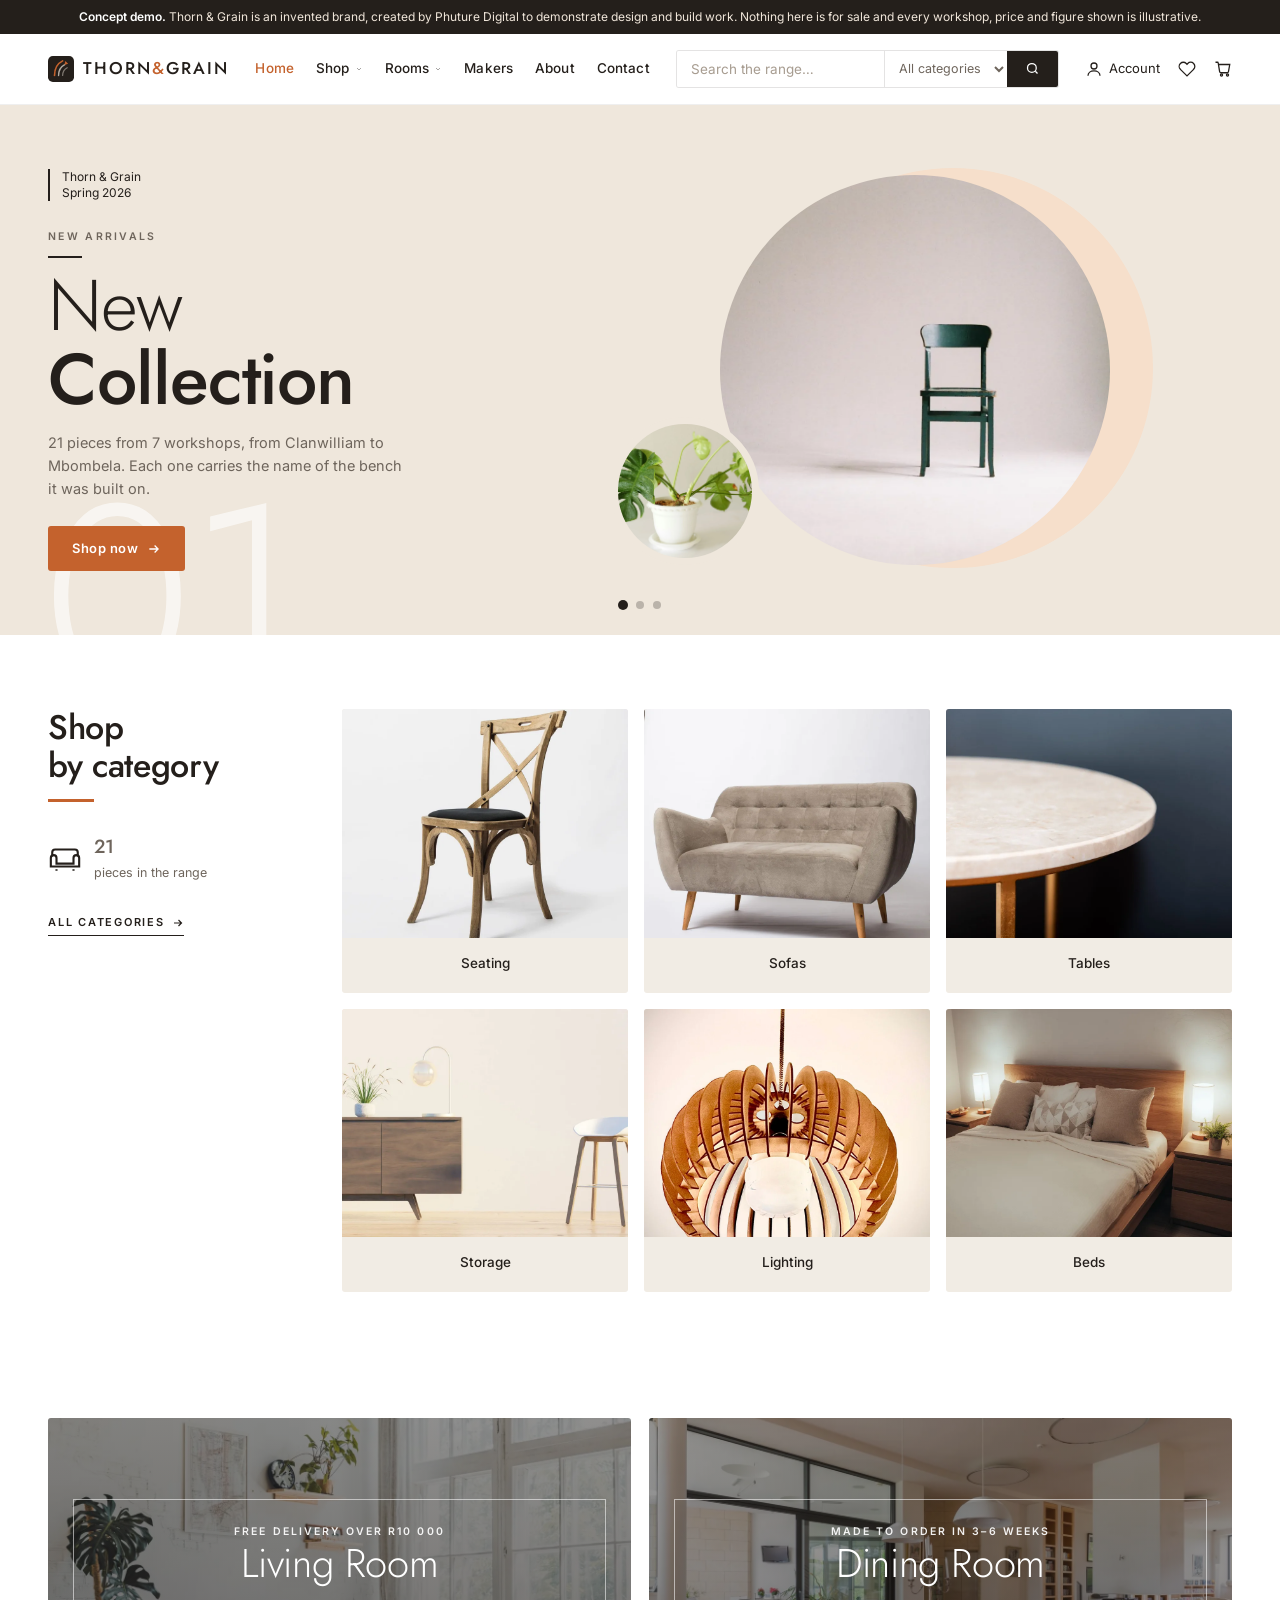
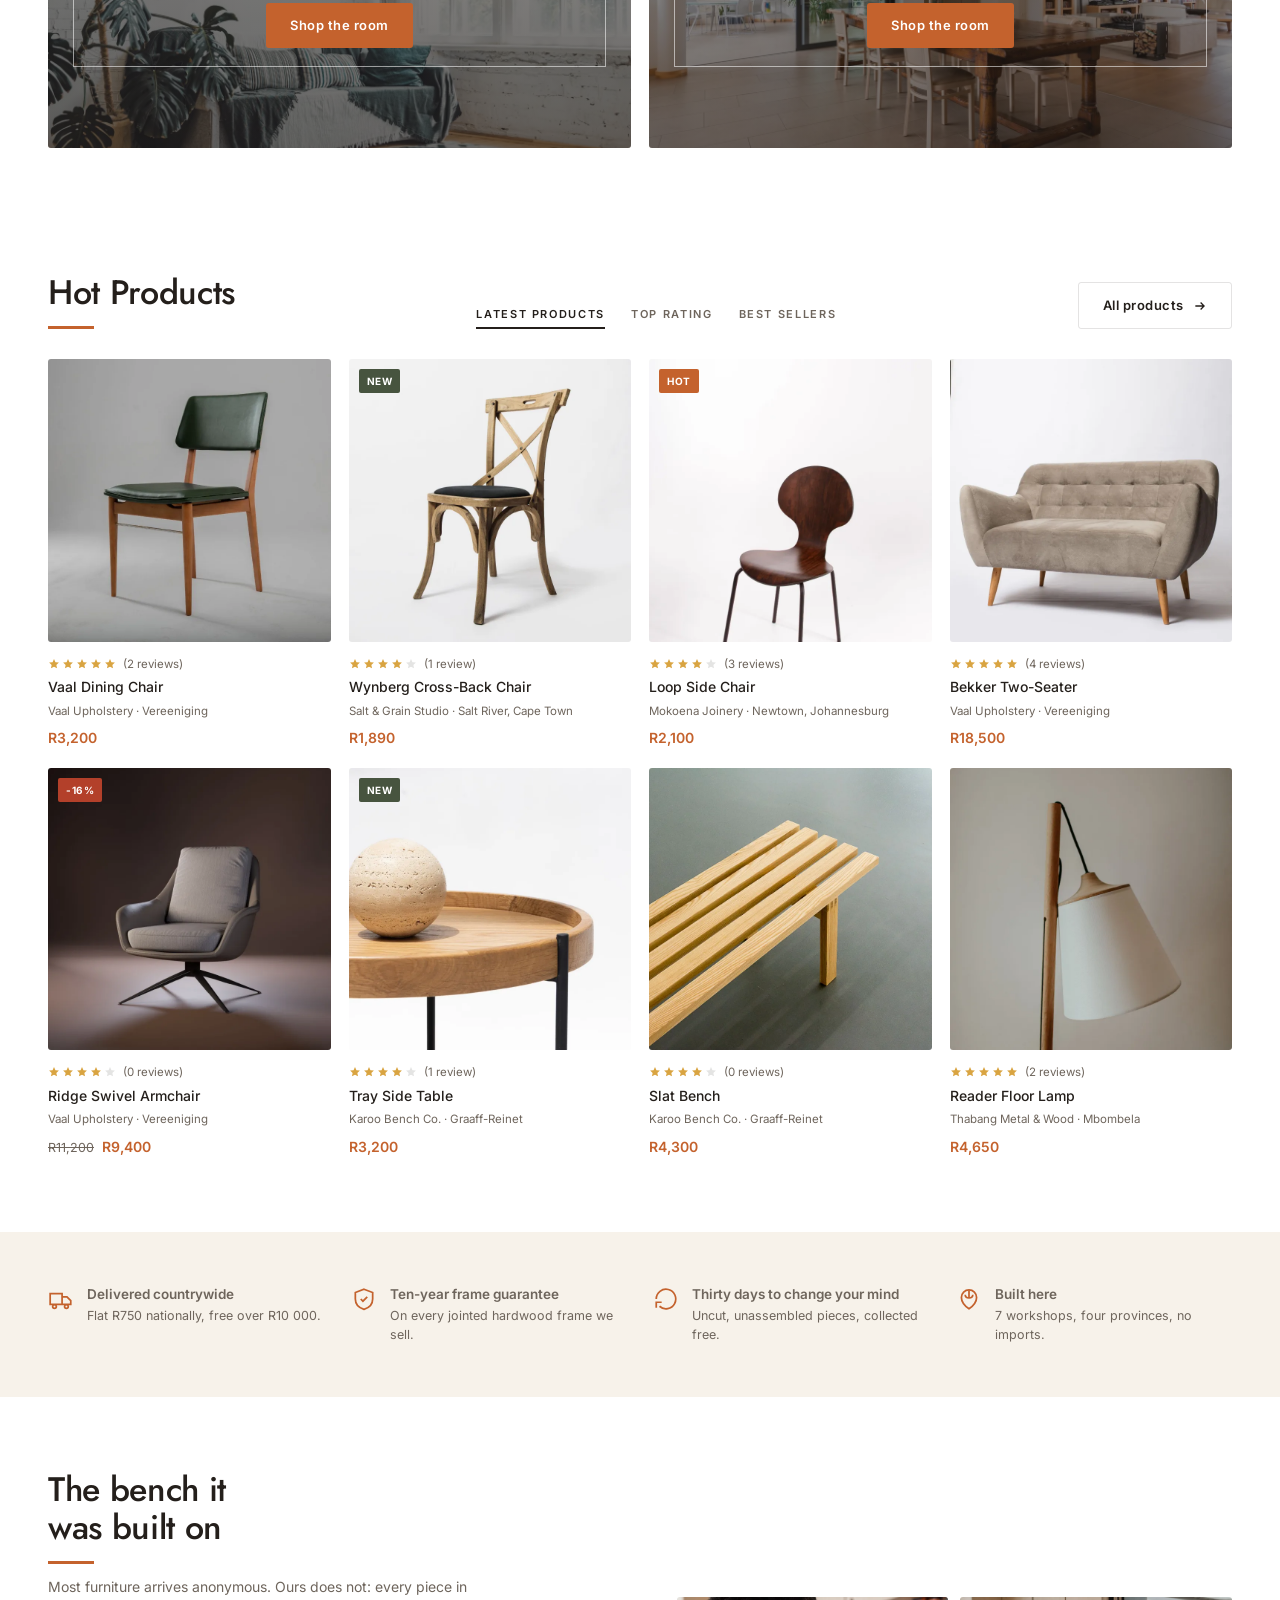
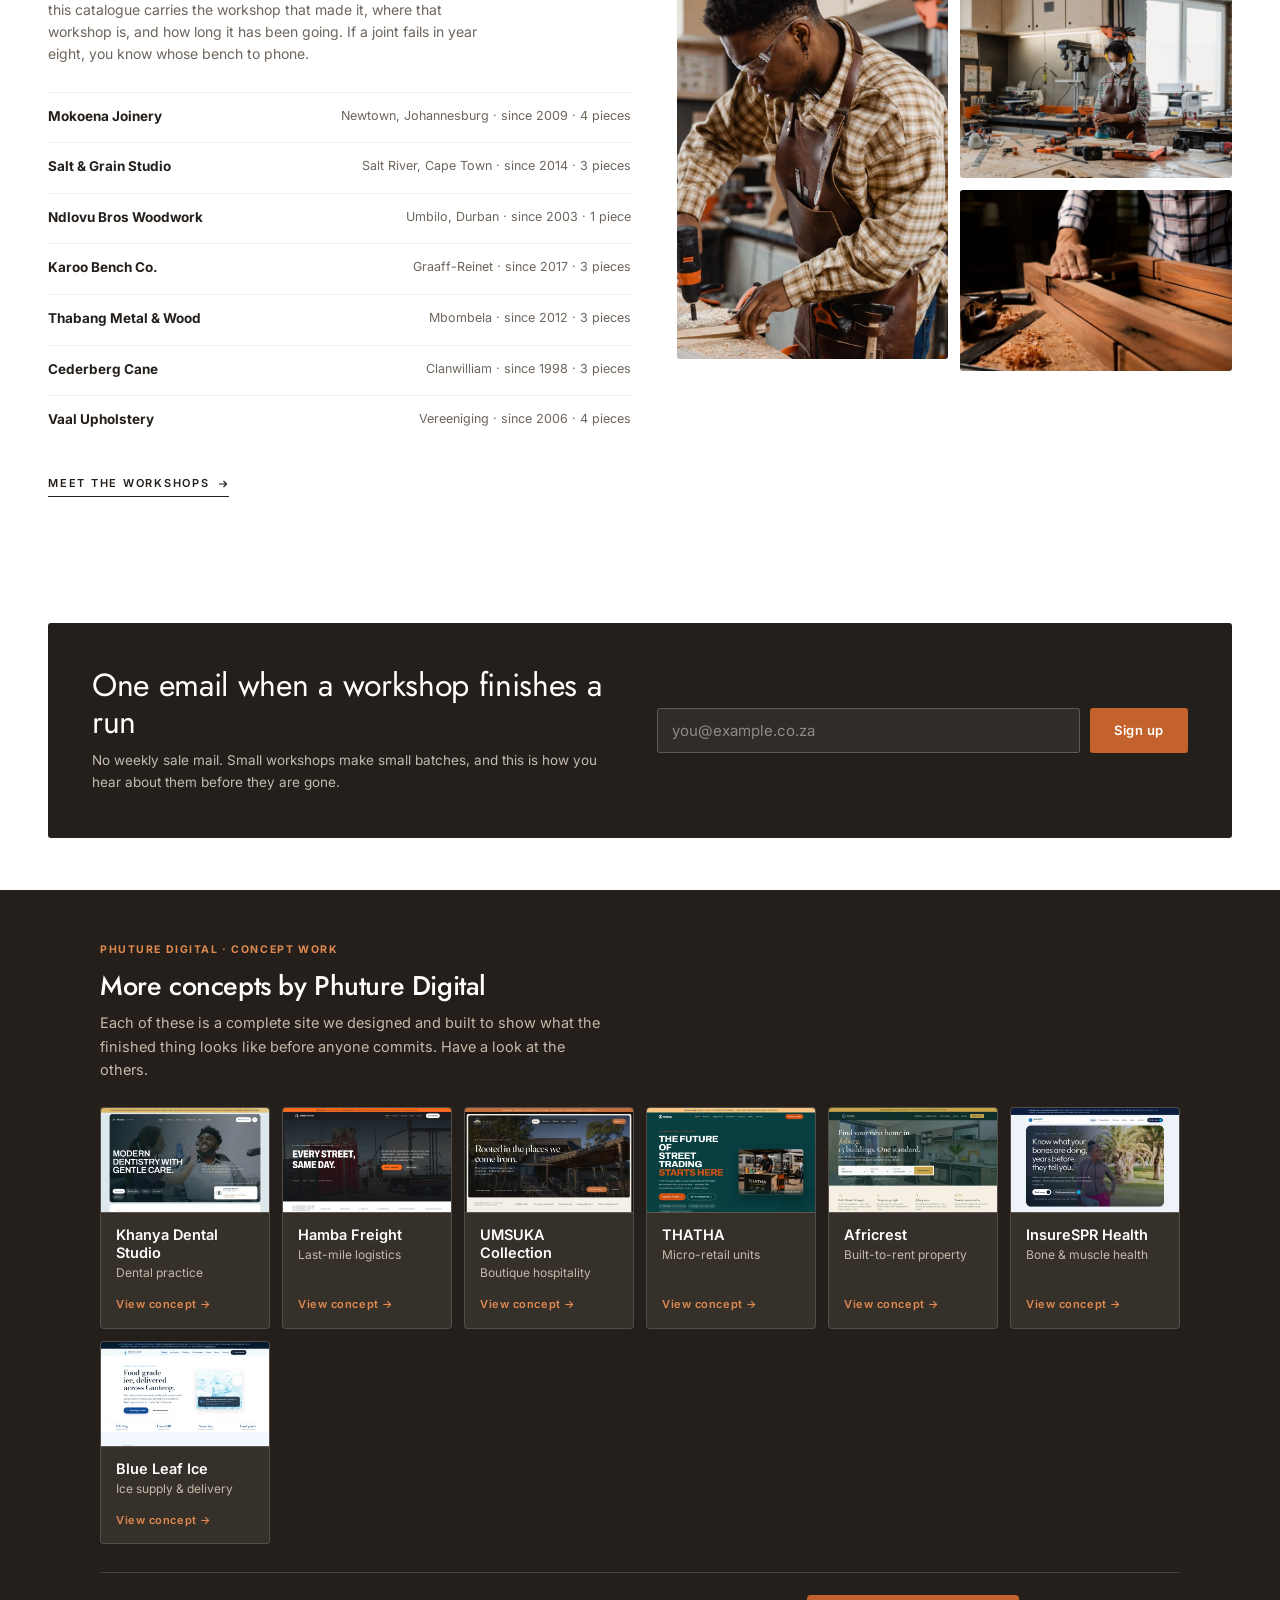
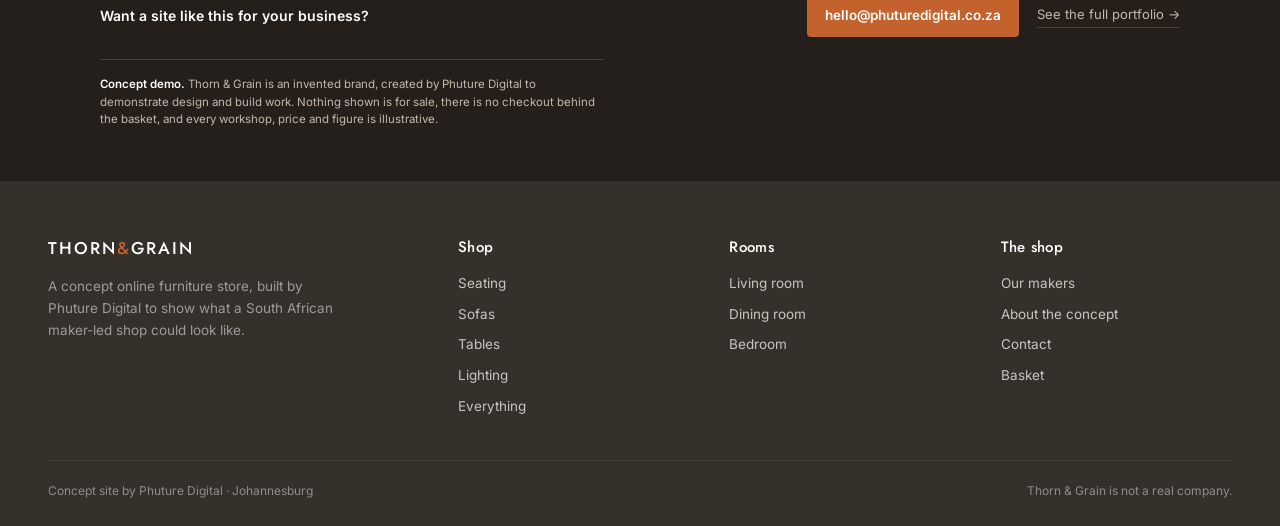
==== commit 4269dc66: "Join the Phuture Digital concept network Adds the shared "More concepts by Phuture Digital" block to" ====
--- a/index.html
+++ b/index.html
@@ -322,6 +322,100 @@
 </main>
 
 <!-- ============ FOOTER ============ -->
+<!-- pd-network:start -->
+<section class="pd-network" aria-labelledby="pd-network-title">
+  <div class="pd-network-inner">
+    <p class="pd-network-eyebrow">Phuture Digital &middot; Concept work</p>
+    <h2 class="pd-network-title" id="pd-network-title">More concepts by Phuture Digital</h2>
+    <p class="pd-network-lede">Each of these is a complete site we designed and built to show what the finished thing looks like before anyone commits. Have a look at the others.</p>
+    <ul class="pd-network-grid">
+        <li class="pd-network-card">
+          <a href="https://khanya-concept.phuturedigital.co.za">
+            <img class="pd-network-thumb" src="/pd-concepts/khanya.webp" alt=""
+                 width="640" height="400" loading="lazy" decoding="async">
+            <span class="pd-network-body">
+              <span class="pd-network-name">Khanya Dental Studio</span>
+              <span class="pd-network-sector">Dental practice</span>
+              <span class="pd-network-go">View concept &rarr;</span>
+            </span>
+          </a>
+        </li>
+        <li class="pd-network-card">
+          <a href="https://hamba-concept.phuturedigital.co.za">
+            <img class="pd-network-thumb" src="/pd-concepts/hamba.webp" alt=""
+                 width="640" height="400" loading="lazy" decoding="async">
+            <span class="pd-network-body">
+              <span class="pd-network-name">Hamba Freight</span>
+              <span class="pd-network-sector">Last-mile logistics</span>
+              <span class="pd-network-go">View concept &rarr;</span>
+            </span>
+          </a>
+        </li>
+        <li class="pd-network-card">
+          <a href="https://umsuka-concept.phuturedigital.co.za">
+            <img class="pd-network-thumb" src="/pd-concepts/umsuka.webp" alt=""
+                 width="640" height="400" loading="lazy" decoding="async">
+            <span class="pd-network-body">
+              <span class="pd-network-name">UMSUKA Collection</span>
+              <span class="pd-network-sector">Boutique hospitality</span>
+              <span class="pd-network-go">View concept &rarr;</span>
+            </span>
+          </a>
+        </li>
+        <li class="pd-network-card">
+          <a href="https://thatha-concept.phuturedigital.co.za">
+            <img class="pd-network-thumb" src="/pd-concepts/thatha.webp" alt=""
+                 width="640" height="400" loading="lazy" decoding="async">
+            <span class="pd-network-body">
+              <span class="pd-network-name">THATHA</span>
+              <span class="pd-network-sector">Micro-retail units</span>
+              <span class="pd-network-go">View concept &rarr;</span>
+            </span>
+          </a>
+        </li>
+        <li class="pd-network-card">
+          <a href="https://africrest-concept.phuturedigital.co.za">
+            <img class="pd-network-thumb" src="/pd-concepts/africrest.webp" alt=""
+                 width="640" height="400" loading="lazy" decoding="async">
+            <span class="pd-network-body">
+              <span class="pd-network-name">Africrest</span>
+              <span class="pd-network-sector">Built-to-rent property</span>
+              <span class="pd-network-go">View concept &rarr;</span>
+            </span>
+          </a>
+        </li>
+        <li class="pd-network-card">
+          <a href="https://insurespr-concept.phuturedigital.co.za">
+            <img class="pd-network-thumb" src="/pd-concepts/insurespr.webp" alt=""
+                 width="640" height="400" loading="lazy" decoding="async">
+            <span class="pd-network-body">
+              <span class="pd-network-name">InsureSPR Health</span>
+              <span class="pd-network-sector">Bone &amp; muscle health</span>
+              <span class="pd-network-go">View concept &rarr;</span>
+            </span>
+          </a>
+        </li>
+        <li class="pd-network-card">
+          <a href="https://blueleaf-concept.phuturedigital.co.za">
+            <img class="pd-network-thumb" src="/pd-concepts/blueleaf.webp" alt=""
+                 width="640" height="400" loading="lazy" decoding="async">
+            <span class="pd-network-body">
+              <span class="pd-network-name">Blue Leaf Ice</span>
+              <span class="pd-network-sector">Ice supply &amp; delivery</span>
+              <span class="pd-network-go">View concept &rarr;</span>
+            </span>
+          </a>
+        </li>
+    </ul>
+    <div class="pd-network-cta">
+      <p>Want a site like this for your business?</p>
+      <a class="pd-network-btn" href="mailto:hello@phuturedigital.co.za">hello@phuturedigital.co.za</a>
+      <a class="pd-network-link" href="https://www.phuturedigital.co.za/portfolio" rel="noopener">See the full portfolio &rarr;</a>
+    </div>
+    <p class="pd-network-mark"><strong>Concept demo.</strong> Thorn &amp; Grain is an invented brand, created by Phuture Digital to demonstrate design and build work. Nothing shown is for sale, there is no checkout behind the basket, and every workshop, price and figure is illustrative.</p>
+  </div>
+</section>
+<!-- pd-network:end -->
 <footer>
   <div class="wrap">
     <div class="foot-grid">
--- a/styles.css
+++ b/styles.css
@@ -611,3 +611,96 @@
   * { animation-duration: .001ms !important; transition-duration: .001ms !important; }
   .promo:hover img, .card:hover .card-media img { transform: none; }
 }
+
+/* pd-network:start */
+/* Shared cross-link block across the Phuture Digital concept sites. Same markup
+   and rhythm on every site; the palette below maps THIS site's tokens onto it.
+   Appended at the END of the file so every pd-network* class outranks the bare
+   a{} p{} ul{} resets above. Keep that ordering.
+
+   font-family: inherit (not a named face) is what makes one block of markup
+   read as native on seven different sites — each body already sets its own
+   typeface. Only the heading takes an explicit stack. */
+.pd-network {
+  background: var(--ink);
+  color: #C6B8A9;
+  font-family: inherit;
+  padding: clamp(34px, 4.4vw, 52px) clamp(20px, 3.6vw, 48px);
+}
+.pd-network-inner { max-width: 1080px; margin: 0 auto; }
+.pd-network-eyebrow {
+  font-size: 10.5px; letter-spacing: .15em; text-transform: uppercase;
+  color: var(--ochre-soft); font-weight: 700; margin: 0 0 12px;
+}
+.pd-network-title {
+  font-family: 'Jost', system-ui, sans-serif;
+  font-size: clamp(21px, 2.5vw, 27px); line-height: 1.15; letter-spacing: -.015em;
+  color: #ffffff; font-weight: 500; margin: 0 0 10px; text-wrap: balance;
+}
+.pd-network-lede {
+  font-size: 14.5px; line-height: 1.6; max-width: 56ch;
+  color: #C6B8A9; margin: 0 0 26px;
+}
+.pd-network-grid {
+  list-style: none; margin: 0 0 28px; padding: 0;
+  /* 150px min keeps them on one row on desktop (auto-fit collapses empty
+     tracks), goes 2-up on phones instead of one very long stack, and avoids
+     the awkward wrap a larger min produces around tablet width. */
+  display: grid; grid-template-columns: repeat(auto-fit, minmax(150px, 1fr)); gap: 12px;
+}
+.pd-network-card { margin: 0; }
+.pd-network-card a {
+  display: flex; flex-direction: column; height: 100%;
+  padding: 0; overflow: hidden; text-decoration: none;
+  background: var(--ink-2); border: 1px solid rgb(255 255 255 / .14); border-radius: 4px;
+  transition: border-color .18s ease, transform .18s ease, background .18s ease;
+}
+.pd-network-card a:hover,
+.pd-network-card a:focus-visible {
+  border-color: var(--ochre-soft); background: #443C34; transform: translateY(-2px);
+}
+.pd-network-card a:focus-visible { outline: 2px solid var(--ochre-soft); outline-offset: 2px; }
+/* height:auto is required, not optional: the width/height attributes on the
+   <img> become presentational hints that otherwise pin the height and defeat
+   aspect-ratio, letting object-fit crop instead of scale. */
+.pd-network-thumb {
+  display: block; width: 100%; height: auto;
+  aspect-ratio: 16 / 10; object-fit: cover; object-position: top center;
+  background: #443C34; border-bottom: 1px solid rgb(255 255 255 / .14);
+}
+.pd-network-card a:hover .pd-network-thumb { opacity: .92; }
+.pd-network-body { display: flex; flex-direction: column; gap: 3px; flex: 1; padding: 13px 15px 14px; min-width: 0; }
+.pd-network-name { color: #ffffff; font-size: 14.5px; font-weight: 600; line-height: 1.25; }
+.pd-network-sector { color: #C6B8A9; font-size: 12px; line-height: 1.4; }
+.pd-network-go {
+  color: var(--ochre-soft); font-size: 11px; letter-spacing: .05em; font-weight: 600;
+  margin-top: auto; padding-top: 11px;
+}
+.pd-network-cta {
+  display: flex; flex-wrap: wrap; align-items: center; gap: 12px 18px;
+  padding-top: 22px; border-top: 1px solid rgb(255 255 255 / .14);
+}
+.pd-network-cta p { margin: 0 auto 0 0; font-size: 14px; color: #ffffff; font-weight: 600; max-width: none; }
+.pd-network-btn {
+  background: var(--ochre); color: #ffffff; text-decoration: none;
+  padding: 10px 18px; border-radius: 4px; font-size: 13.5px; font-weight: 600;
+}
+.pd-network-btn:hover { background: var(--ochre-soft); }
+.pd-network-link {
+  color: #C6B8A9; text-decoration: none; font-size: 13px;
+  border-bottom: 1px solid rgb(255 255 255 / .14); padding-bottom: 2px;
+}
+.pd-network-link:hover { color: #ffffff; }
+.pd-network-mark {
+  margin: 22px 0 0; padding-top: 16px; border-top: 1px solid rgb(255 255 255 / .14);
+  font-size: 11.5px; line-height: 1.55; color: #C6B8A9; max-width: 72ch;
+}
+.pd-network-mark strong { color: #ffffff; font-weight: 600; }
+@media (max-width: 560px) {
+  .pd-network-cta p { margin-right: 0; width: 100%; }
+}
+@media (prefers-reduced-motion: reduce) {
+  .pd-network-card a { transition: none; }
+  .pd-network-card a:hover { transform: none; }
+}
+/* pd-network:end */
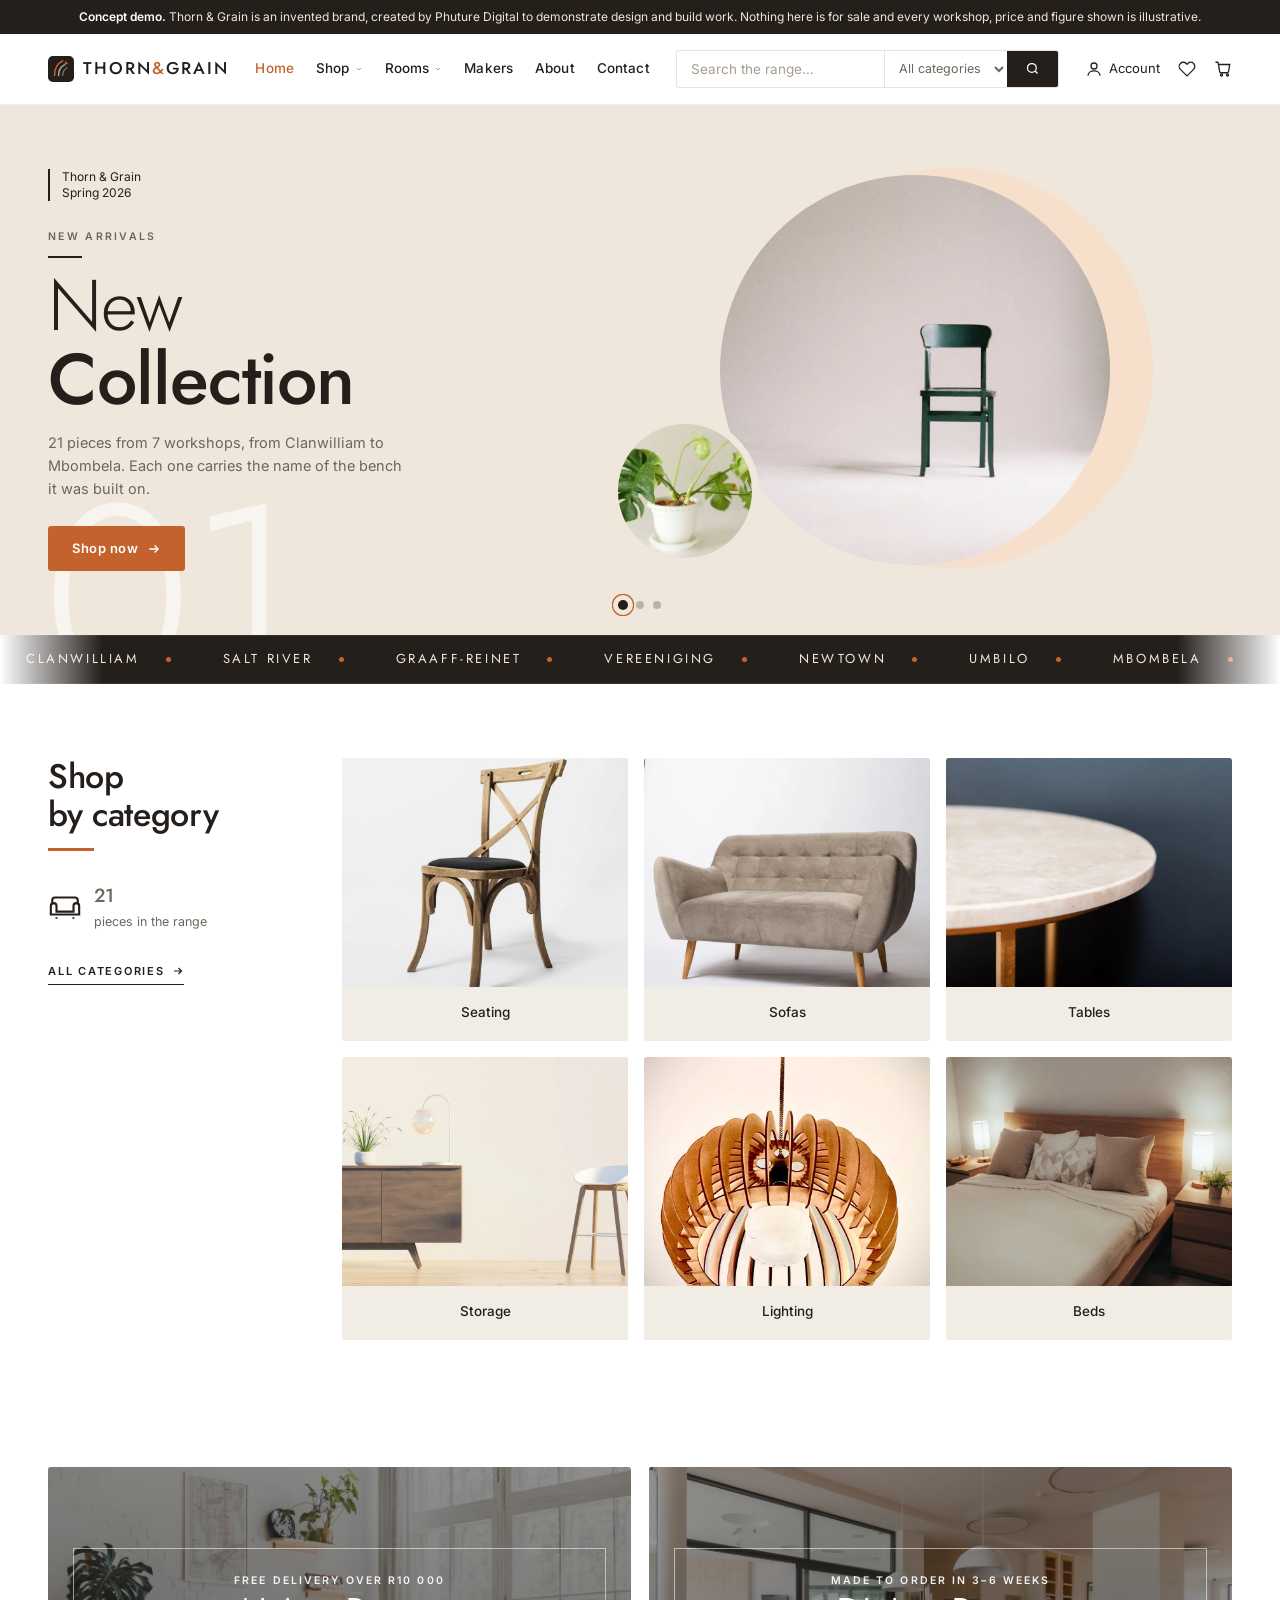
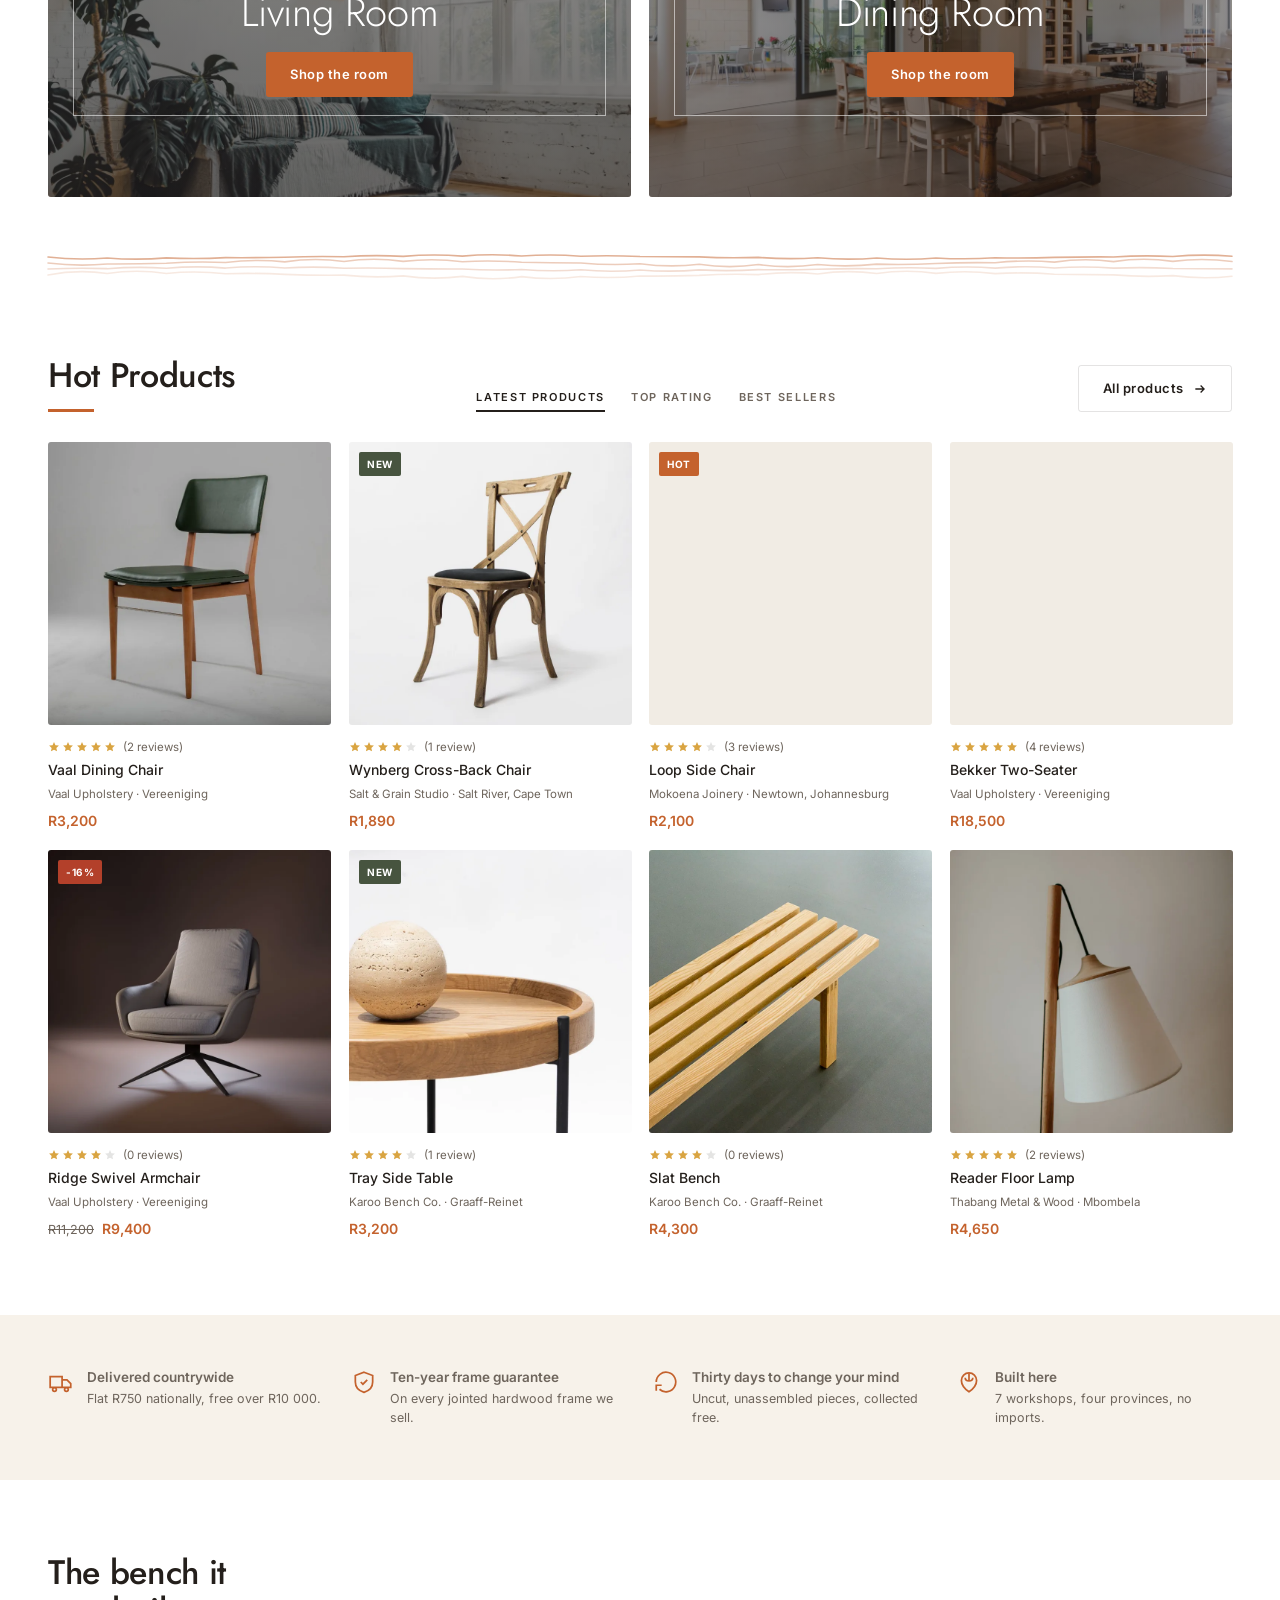
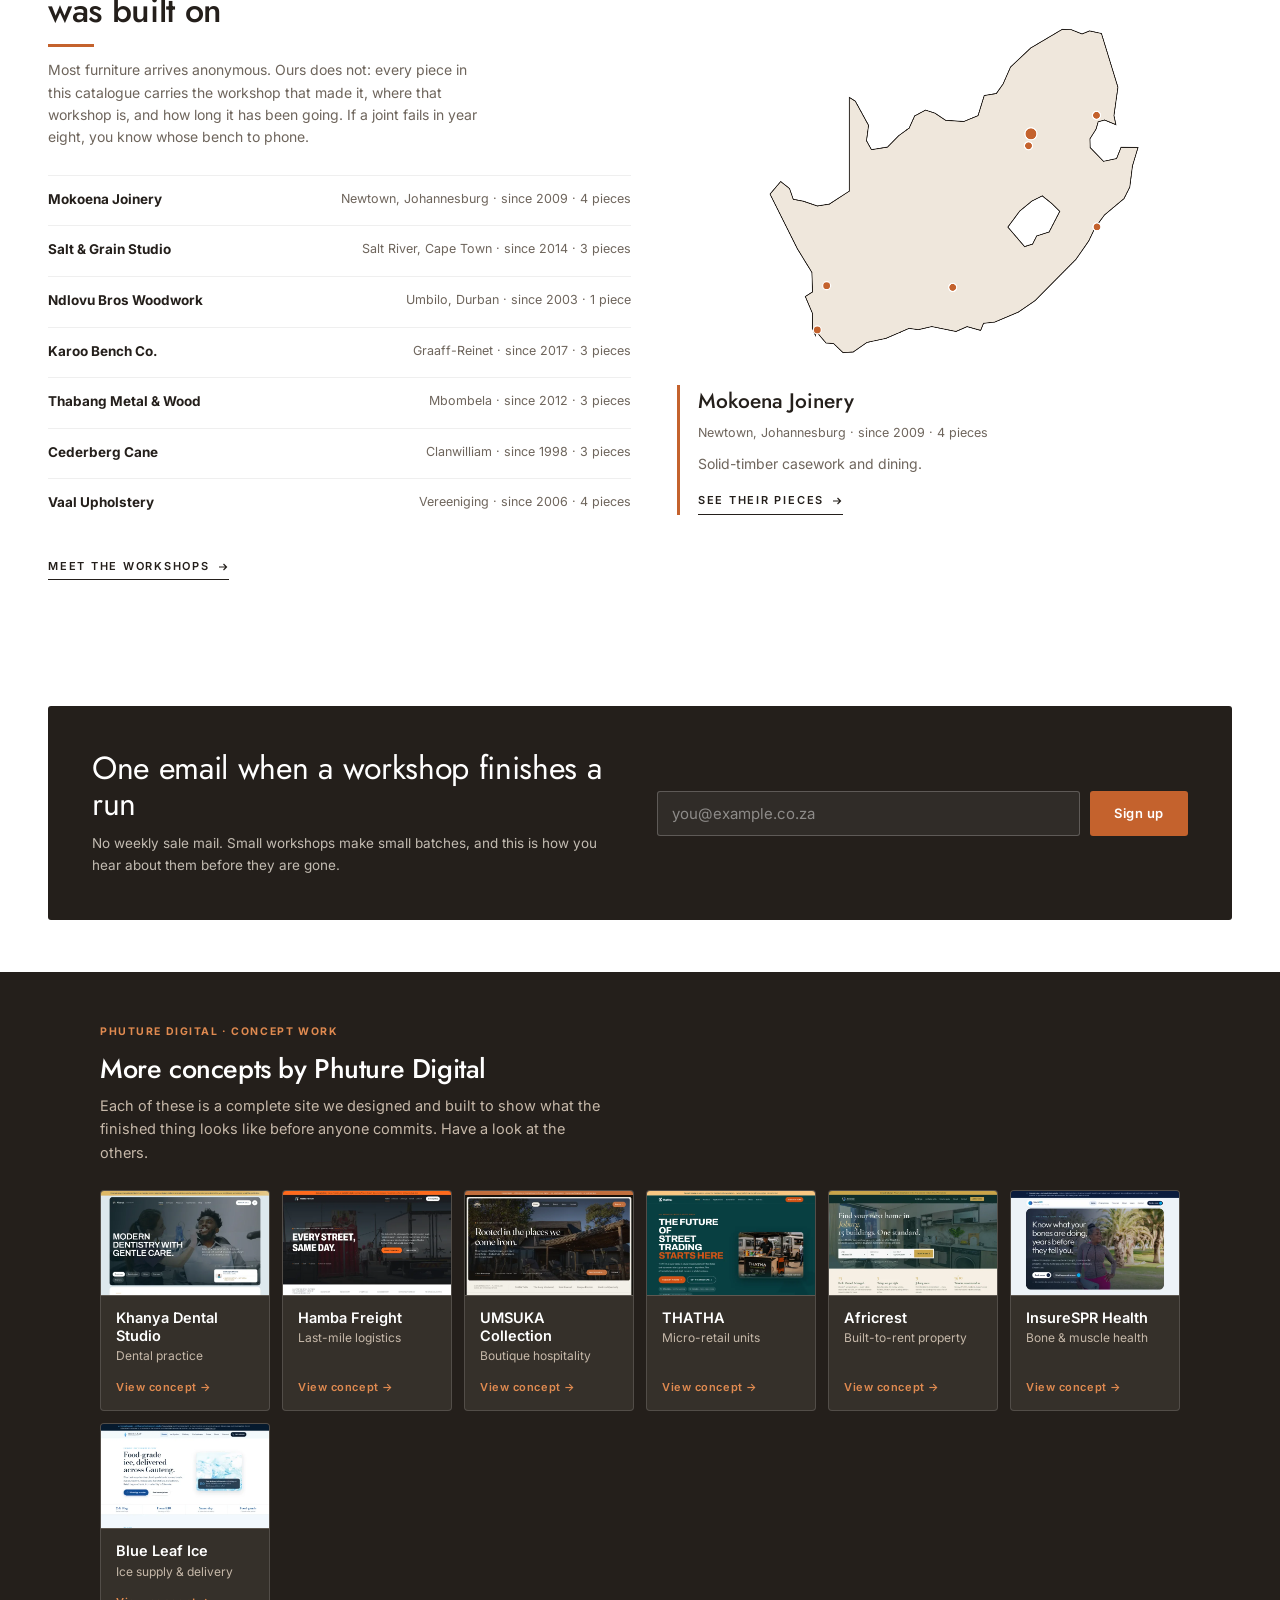
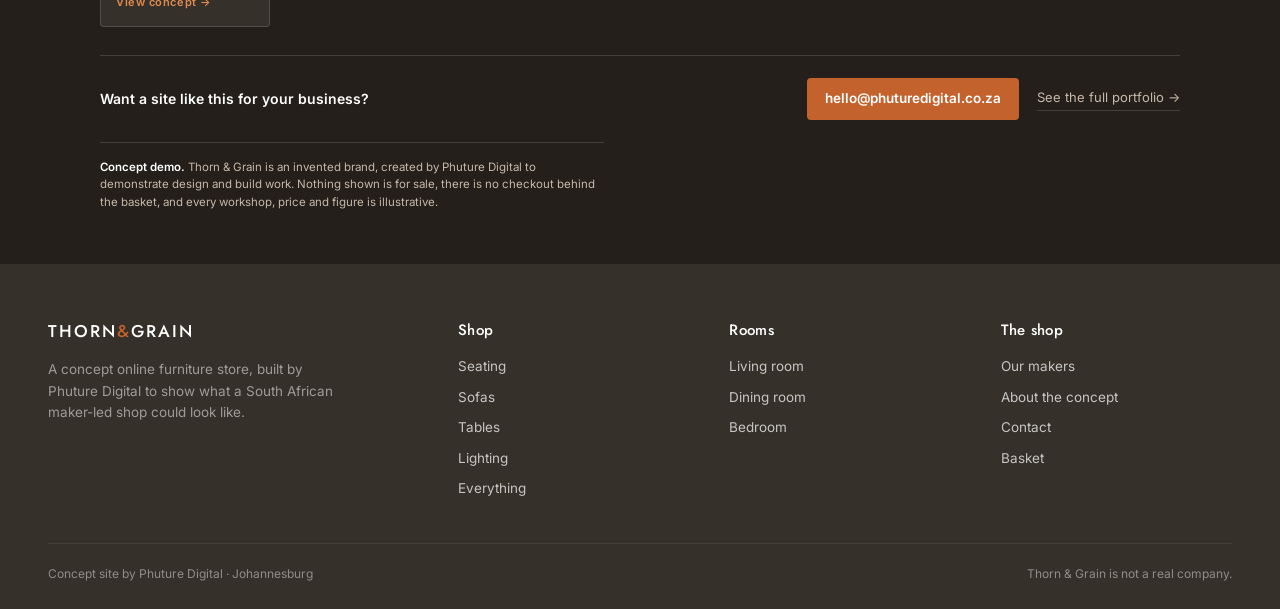
==== commit 73e9f07a: "Add the motion layer and a provenance map MOTION motion.css + motion.js, loaded after the design sys" ====
--- a/index.html
+++ b/index.html
@@ -15,9 +15,11 @@
 <meta name="twitter:card" content="summary_large_image" />
 
 <link rel="stylesheet" href="styles.css" />
+<link rel="stylesheet" href="motion.css" />
 <link rel="icon" href="data:image/svg+xml,<svg xmlns='http://www.w3.org/2000/svg' viewBox='0 0 32 32'><rect width='32' height='32' rx='6' fill='%23241F1B'/><path d='M8 24C8 15 12 9 18 6' stroke='%23C4622D' stroke-width='2.4' fill='none' stroke-linecap='round'/><path d='M21.4 6.2l3.4 3.4-4.8 1.4z' fill='%23C4622D'/></svg>" />
 </head>
 <body>
+<div class="scroll-bar" aria-hidden="true"></div>
 
 <!-- ============ CONCEPT BANNER ============ -->
 <div class="concept-banner">
@@ -104,6 +106,10 @@
 
 <!-- ============ HERO ============ -->
 <section class="hero" aria-roledescription="carousel" aria-label="Featured pieces">
+  <!-- Slides are stacked in a single grid cell and cross-faded. The tallest
+       slide therefore sets the band height, so the hero does not jump as it
+       advances — and, unlike display:none, the inactive slides' images load. -->
+  <div class="hero-slides">
   <div class="hero-slide is-on" data-slide>
     <div class="hero-inner">
       <div class="hero-copy">
@@ -164,6 +170,8 @@
     </div>
   </div>
 
+  </div><!-- /.hero-slides -->
+
   <span class="hero-num display" data-hero-num aria-hidden="true">01</span>
   <div class="hero-dots" role="tablist" aria-label="Choose a slide">
     <button type="button" data-dot aria-current="true" aria-label="Slide 1"></button>
@@ -172,9 +180,22 @@
   </div>
 </section>
 
+<!-- ============ TOWN TICKER ============
+     The seven towns, running. It states the brand's premise without a
+     sentence and gives the page a pulse between two static bands. The
+     duplicate needed for a seamless loop is cloned by motion.js, so the
+     copy exists exactly once here. -->
+<div class="ticker" data-ticker aria-label="Where the workshops are">
+  <div class="ticker-track">
+    <div class="ticker-group">
+      <span>Clanwilliam</span><span>Salt River</span><span>Graaff-Reinet</span><span>Vereeniging</span><span>Newtown</span><span>Umbilo</span><span>Mbombela</span>
+    </div>
+  </div>
+</div>
+
 <!-- ============ SHOP BY CATEGORY ============ -->
 <section class="band">
-  <div class="wrap cats">
+  <div class="reveal wrap cats">
     <div class="cats-aside">
       <h2 class="sec-title">Shop<br />by category</h2>
       <div class="sec-rule"></div>
@@ -187,7 +208,7 @@
       </a>
     </div>
 
-    <div class="cat-grid">
+    <div class="cat-grid" data-reveal-group>
       <a class="cat-card" href="shop?cat=seating">
         <img src="images/cat-seating.webp" alt="An oak cross-back dining chair with a woven seat" width="900" height="720" loading="lazy" decoding="async" />
         <span class="cap">Seating</span>
@@ -218,7 +239,7 @@
 
 <!-- ============ ROOM PROMOS ============ -->
 <section class="band-tight">
-  <div class="wrap promos">
+  <div class="wrap promos" data-reveal-group>
     <a class="promo" href="rooms?room=living">
       <img src="images/room-living.webp" alt="A bright living room with a low sofa, plants and a woven rug" width="1200" height="800" loading="lazy" decoding="async" />
       <span class="promo-body">
@@ -238,10 +259,15 @@
   </div>
 </section>
 
+<!-- The grain rule: this site's signature motion. Four strokes that draw
+     themselves the way a plane pulls a shaving off a board. Generated by
+     motion.js so each divider's wave differs. -->
+<div class="wrap" data-grain></div>
+
 <!-- ============ HOT PRODUCTS ============ -->
 <section class="band">
   <div class="wrap">
-    <div class="sec-head">
+    <div class="reveal sec-head">
       <div>
         <h2 class="sec-title">Hot Products</h2>
         <div class="sec-rule"></div>
@@ -261,7 +287,7 @@
 
 <!-- ============ TRUST STRIP ============ -->
 <section class="band-tight band-sand">
-  <div class="wrap trust">
+  <div class="reveal wrap trust">
     <div class="trust-cell">
       <svg viewBox="0 0 24 24" fill="none" stroke="currentColor" stroke-width="1.6" aria-hidden="true"><path d="M2 7h11v10H2zM13 10h4.5l3.5 3.5V17h-8z"/><circle cx="6" cy="19" r="1.7"/><circle cx="17" cy="19" r="1.7"/></svg>
       <span><b>Delivered countrywide</b><span>Flat R750 nationally, free over R10 000.</span></span>
@@ -283,7 +309,7 @@
 
 <!-- ============ MAKERS ============ -->
 <section class="band">
-  <div class="wrap makers">
+  <div class="reveal wrap makers">
     <div>
       <h2 class="sec-title">The bench it<br />was built on</h2>
       <div class="sec-rule"></div>
@@ -293,10 +319,14 @@
         <svg viewBox="0 0 24 24" width="12" height="12" fill="none" stroke="currentColor" stroke-width="2.4" aria-hidden="true"><path d="M4 12h15M13 6l6 6-6 6"/></svg>
       </a></p>
     </div>
-    <div class="makers-art">
-      <img src="images/maker-a.webp" alt="A carpenter working at a bench in a busy workshop" width="900" height="1100" loading="lazy" decoding="async" />
-      <img src="images/maker-b.webp" alt="A carpenter at a machine bench surrounded by tools and offcuts" width="1200" height="800" loading="lazy" decoding="async" />
-      <img src="images/maker-c.webp" alt="Hands running a plane along a length of timber" width="1200" height="800" loading="lazy" decoding="async" />
+    <!-- The provenance map. The claim on the left is "you know whose bench it
+         came from"; this is that claim drawn. Hovering or clicking a town
+         swaps the panel and links through to that workshop's pieces, so it is
+         navigation, not an illustration. The outline is real, simplified
+         public-domain GeoJSON — see tools/build-map.mjs. -->
+    <div class="map-wrap">
+      <div data-map></div>
+      <div class="map-panel" data-map-panel aria-live="polite"></div>
     </div>
   </div>
 </section>
@@ -304,7 +334,7 @@
 <!-- ============ NEWSLETTER ============ -->
 <section class="band-tight">
   <div class="wrap">
-    <div class="news">
+    <div class="reveal news">
       <div>
         <h2 class="display">One email when a workshop finishes a run</h2>
         <p>No weekly sale mail. Small workshops make small batches, and this is how you hear about them before they are gone.</p>
@@ -459,6 +489,8 @@
 </footer>
 
 <script src="catalogue.js"></script>
+<script src="map-data.js"></script>
 <script src="site.js"></script>
+<script src="motion.js"></script>
 </body>
 </html>
--- a/styles.css
+++ b/styles.css
@@ -559,8 +559,12 @@
      Ordering does the work so the burger stays at the far right rather than
      landing beside the wordmark. */
   .nav { display: none; }
-  .tools { order: 3; margin-left: auto; }
-  .burger { display: grid; place-items: center; width: 38px; height: 38px; order: 4; }
+  /* Tight gaps here are load-bearing, not cosmetic: at 390px the brand, the
+     tools and the burger come to almost exactly the line width, and the default
+     26px column gap pushed the burger onto a row of its own. */
+  .head-inner { gap: 10px 14px; }
+  .tools { order: 3; margin-left: auto; gap: 15px; }
+  .burger { display: grid; place-items: center; width: 34px; height: 34px; order: 4; }
   .burger svg { width: 20px; height: 20px; }
   .search { order: 5; flex: 1 1 100%; max-width: none; }
   .nav.is-open {
--- a/motion.css
+++ b/motion.css
@@ -0,0 +1,400 @@
+/* ============================================================
+   THORN & GRAIN — motion layer
+   Loaded after styles.css. Kept as a separate file so the whole
+   motion system can be removed in one line without touching the
+   design system.
+
+   🚨 THE REDUCED-MOTION CONTRACT
+   Reveal animations start from opacity:0. "Turn animation off"
+   would therefore leave the page BLANK for anyone with the OS
+   setting on, and would break tools/shoot.mjs, which captures
+   under reducedMotion:'reduce'. So every rule below resolves to
+   the FINAL state under reduced motion — visible, in place, no
+   transition. Motion is removed; content never is.
+   ============================================================ */
+
+/* Cross-document view transitions. Chromium-only today, ignored
+   elsewhere, and purely additive: navigation still works. */
+@view-transition { navigation: auto; }
+
+/* ============ SCROLL REVEAL ============ */
+.reveal {
+  opacity: 0;
+  transform: translateY(18px);
+  transition: opacity .62s cubic-bezier(.22, .61, .36, 1),
+              transform .62s cubic-bezier(.22, .61, .36, 1);
+  transition-delay: var(--d, 0ms);
+  will-change: opacity, transform;
+}
+.reveal.is-in { opacity: 1; transform: none; }
+
+/* A grid whose children stagger. --i is stamped per card by site.js;
+   the cap stops a 21-item shop grid ending on a 1.6s delay. */
+.stagger > * {
+  opacity: 0;
+  transform: translateY(16px) scale(.985);
+  animation: tg-rise .55s cubic-bezier(.22, .61, .36, 1) forwards;
+  animation-delay: calc(min(var(--i, 0), 11) * 55ms);
+}
+@keyframes tg-rise {
+  to { opacity: 1; transform: none; }
+}
+
+/* ============ SIGNATURE MOTIF: THE GRAIN LINE ============
+   Every site in this network has one piece of motion that belongs
+   only to it. Here it is wood grain: four strokes that draw
+   themselves left to right as the divider scrolls into view, the
+   way a plane pulls a shaving off a board. Used between bands. */
+.grain-rule { display: block; width: 100%; height: 34px; overflow: visible; }
+.grain-rule path {
+  fill: none;
+  stroke: var(--ochre);
+  stroke-width: 1.6;
+  stroke-linecap: round;
+  opacity: .5;
+  stroke-dasharray: var(--len, 1200);
+  stroke-dashoffset: var(--len, 1200);
+}
+.grain-rule.is-in path {
+  animation: tg-draw 1.5s cubic-bezier(.32, .72, .3, 1) forwards;
+  animation-delay: calc(var(--n, 0) * 130ms);
+}
+.grain-rule path:nth-child(2) { opacity: .32; }
+.grain-rule path:nth-child(3) { opacity: .22; }
+.grain-rule path:nth-child(4) { opacity: .14; }
+@keyframes tg-draw { to { stroke-dashoffset: 0; } }
+
+/* ============ HEADER: CONDENSE ON SCROLL ============ */
+.head {
+  position: sticky; top: 0; z-index: 90;
+  transition: box-shadow .25s ease, padding .25s ease, background .25s ease;
+}
+.head.is-stuck {
+  box-shadow: 0 6px 26px rgb(36 31 27 / .09);
+  background: rgb(255 255 255 / .93);
+  backdrop-filter: blur(9px);
+}
+.head.is-stuck .head-inner { padding-top: 8px; padding-bottom: 8px; }
+.head-inner { transition: padding .25s ease; }
+
+/* Scroll-progress hairline. CSS scroll-driven, so it costs no JS and
+   no scroll handler. Decorative — browsers without support show
+   nothing, which is the correct degradation. */
+.scroll-bar {
+  position: fixed; inset: 0 auto auto 0; z-index: 120;
+  height: 2px; width: 100%; transform-origin: 0 50%; transform: scaleX(0);
+  background: linear-gradient(90deg, var(--ochre), var(--ochre-soft));
+  pointer-events: none;
+}
+@supports (animation-timeline: scroll()) {
+  .scroll-bar {
+    animation: tg-progress linear both;
+    animation-timeline: scroll(root block);
+  }
+}
+@keyframes tg-progress { to { transform: scaleX(1); } }
+
+/* ============ HERO ============
+   Slides are stacked in one grid cell and cross-faded, rather than
+   display:none-swapped. Two consequences worth knowing: the tallest
+   slide sets the band height (no jump between slides), and the
+   images in inactive slides actually load, which display:none
+   prevented. */
+.hero-slides { display: grid; }
+.hero-slide {
+  grid-area: 1 / 1;
+  opacity: 0; visibility: hidden; pointer-events: none;
+  transition: opacity .85s ease, visibility .85s;
+}
+.hero-slide.is-on { opacity: 1; visibility: visible; pointer-events: auto; }
+
+/* The product disc drifts almost imperceptibly while its slide is up.
+   Slow enough to read as depth rather than movement. */
+.hero-slide.is-on .hero-piece { animation: tg-drift 15s ease-in-out infinite alternate; }
+@keyframes tg-drift {
+  from { transform: translateY(0) scale(1); }
+  to   { transform: translateY(-11px) scale(1.022); }
+}
+.hero-slide.is-on .hero-plant { animation: tg-drift 15s ease-in-out 1.4s infinite alternate-reverse; }
+
+/* Copy re-enters on each slide change. */
+.hero-slide.is-on .hero-kicker,
+.hero-slide.is-on .hero-eyebrow,
+.hero-slide.is-on h1,
+.hero-slide.is-on .hero-lede,
+.hero-slide.is-on .btn {
+  animation: tg-hero-in .7s cubic-bezier(.22, .61, .36, 1) backwards;
+}
+.hero-slide.is-on .hero-eyebrow { animation-delay: .07s; }
+.hero-slide.is-on h1            { animation-delay: .14s; }
+.hero-slide.is-on .hero-lede    { animation-delay: .22s; }
+.hero-slide.is-on .btn          { animation-delay: .3s; }
+@keyframes tg-hero-in {
+  from { opacity: 0; transform: translateY(15px); }
+  to   { opacity: 1; transform: none; }
+}
+
+/* The ghost numeral rolls over on slide change. */
+.hero-num { transition: opacity .4s ease; }
+.hero-num.is-swap { opacity: .18; }
+
+/* Dots carry a progress fill.
+   🔑 The duration comes from --hero-interval, which site.js sets from
+   its own SLIDE_MS. A sibling site in this network keeps the same
+   number in JS and CSS and has to remember to change both; this has
+   one source of truth on purpose. */
+.hero-dots button { position: relative; overflow: visible; }
+.hero-dots button::after {
+  content: ''; position: absolute; inset: -5px; border-radius: 50%;
+  border: 1.5px solid var(--ochre); opacity: 0;
+  clip-path: inset(0 100% 0 0);
+}
+.hero-dots button[aria-current='true']::after {
+  opacity: 1;
+  animation: tg-dot-fill var(--hero-interval, 6000ms) linear forwards;
+}
+@keyframes tg-dot-fill { to { clip-path: inset(0 0 0 0); } }
+
+/* ============ TOWN TICKER ============
+   The seven towns, running. It states the brand's whole premise
+   without a sentence, and gives the page a pulse between two static
+   bands. Duplicated content + -50% translate = a seamless loop. */
+.ticker {
+  overflow: hidden; background: var(--ink); color: var(--sand);
+  padding: 13px 0; border-block: 1px solid rgb(255 255 255 / .08);
+  -webkit-mask-image: linear-gradient(90deg, transparent, #000 8%, #000 92%, transparent);
+          mask-image: linear-gradient(90deg, transparent, #000 8%, #000 92%, transparent);
+}
+.ticker-track {
+  display: flex; width: max-content; gap: 0;
+  animation: tg-ticker 34s linear infinite;
+}
+.ticker:hover .ticker-track { animation-play-state: paused; }
+.ticker-group { display: flex; gap: 0; flex: none; }
+.ticker span {
+  font-family: 'Jost', sans-serif; font-size: 13px; font-weight: 400;
+  letter-spacing: .2em; text-transform: uppercase; white-space: nowrap;
+  padding: 0 26px; display: inline-flex; align-items: center; gap: 26px;
+}
+.ticker span::after {
+  content: ''; width: 5px; height: 5px; border-radius: 50%;
+  background: var(--ochre); flex: none;
+}
+@keyframes tg-ticker { to { transform: translateX(-50%); } }
+
+/* ============ PRODUCT CARD ============ */
+.card-media { transform: translateZ(0); }
+.card-media::after {
+  /* A light sweep across the tile on hover — a shine on a finished
+     surface. Pure decoration, so it is masked out entirely for
+     reduced motion rather than merely slowed. */
+  content: ''; position: absolute; inset: 0; z-index: 1; pointer-events: none;
+  background: linear-gradient(105deg, transparent 38%, rgb(255 255 255 / .34) 50%, transparent 62%);
+  transform: translateX(-120%);
+  transition: transform .75s ease;
+}
+.card:hover .card-media::after { transform: translateX(120%); }
+.card { transition: transform .3s cubic-bezier(.22,.61,.36,1); }
+.card:hover { transform: translateY(-4px); }
+.card-name a { background-image: linear-gradient(var(--ochre), var(--ochre));
+  background-size: 0% 1px; background-repeat: no-repeat; background-position: 0 100%;
+  transition: background-size .3s ease; padding-bottom: 1px; }
+.card:hover .card-name a { background-size: 100% 1px; }
+
+/* badge entrance */
+.badge { animation: tg-badge .45s cubic-bezier(.34,1.56,.64,1) backwards; animation-delay: .25s; }
+@keyframes tg-badge {
+  from { opacity: 0; transform: translateY(-6px) scale(.86); }
+  to   { opacity: 1; transform: none; }
+}
+
+/* ============ BASKET FEEDBACK ============ */
+.count.is-pop { animation: tg-pop .5s cubic-bezier(.34, 1.56, .64, 1); }
+@keyframes tg-pop {
+  0%   { transform: scale(1); }
+  38%  { transform: scale(1.55); }
+  100% { transform: scale(1); }
+}
+/* The chip that flies from the product to the basket. Positioned and
+   animated by site.js via the Web Animations API, because the start
+   and end points are only known at click time. */
+.fly-chip {
+  position: fixed; z-index: 300; border-radius: 50%;
+  object-fit: cover; pointer-events: none;
+  box-shadow: 0 10px 30px rgb(36 31 27 / .3);
+}
+.tools a.is-hit { animation: tg-hit .45s ease; }
+@keyframes tg-hit {
+  0%, 100% { transform: none; }
+  40%      { transform: translateY(-5px) scale(1.12); }
+}
+
+/* ============ QUICK VIEW ============ */
+dialog.qv {
+  border: none; padding: 0; max-width: 880px; width: calc(100% - 32px);
+  border-radius: 6px; background: var(--paper); color: var(--ink);
+  box-shadow: 0 30px 80px rgb(36 31 27 / .32);
+}
+dialog.qv::backdrop { background: rgb(36 31 27 / .55); }
+dialog.qv[open] { animation: tg-qv-in .34s cubic-bezier(.22,.61,.36,1); }
+dialog.qv[open]::backdrop { animation: tg-fade .34s ease; }
+@keyframes tg-qv-in {
+  from { opacity: 0; transform: translateY(14px) scale(.97); }
+  to   { opacity: 1; transform: none; }
+}
+@keyframes tg-fade { from { opacity: 0; } to { opacity: 1; } }
+.qv-grid { display: grid; grid-template-columns: 1fr 1fr; }
+.qv-grid img { width: 100%; height: 100%; min-height: 300px; object-fit: cover; background: var(--tile); }
+.qv-body { padding: 30px 32px 32px; }
+.qv-body h2 { font-family: 'Jost', sans-serif; font-weight: 400; font-size: 27px; line-height: 1.12; margin: 6px 0 8px; }
+.qv-close {
+  position: absolute; top: 12px; right: 14px; z-index: 2;
+  width: 34px; height: 34px; border-radius: 50%; display: grid; place-items: center;
+  background: var(--paper); box-shadow: 0 3px 12px rgb(36 31 27 / .18); font-size: 19px; line-height: 1;
+}
+.qv-close:hover { background: var(--ink); color: #fff; }
+@media (max-width: 720px) {
+  .qv-grid { grid-template-columns: 1fr; }
+  .qv-grid img { min-height: 210px; max-height: 240px; }
+}
+
+/* ============ PROVENANCE MAP ============
+   Two contexts: stacked inside the home page's makers column, and side-by-side
+   on the makers page where there is a full row to spend. */
+.map-wrap { position: relative; display: grid; gap: 22px; }
+/* minmax(0, …) is load-bearing, not defensive noise. A bare `1fr` track is
+   really minmax(auto, 1fr), and that auto floor is MIN-CONTENT — the panel's
+   longest unbreakable line ("Newtown, Johannesburg · since 2009 · 4 pieces")
+   pushed its track past its share and squeezed the map from 560px down to
+   300px. Same family of bug as a flex child needing min-width: 0. */
+.map-wrap-wide {
+  grid-template-columns: minmax(0, 1.55fr) minmax(0, 1fr);
+  align-items: center; gap: 40px;
+}
+.map-svg { width: 100%; height: auto; overflow: visible; display: block; }
+/* Capped, and with room either side for the labels that run into the margin.
+   Uncapped, the country is 860 viewBox units tall and eats a whole viewport. */
+/* `width: 100%` is required, not redundant. `margin-inline: auto` cancels a
+   grid item's default justify-self:stretch, making it shrink-to-fit — and an
+   <svg> carrying only a viewBox has a CSS intrinsic width of 300px. The child's
+   width:100% then resolved against a parent sized by its child, and the whole
+   map collapsed to that 300px default. A definite width breaks the loop. */
+.map-wrap [data-map] { min-width: 0; width: 100%; max-width: 400px; margin-inline: auto; }
+/* The horizontal padding is the gutter the outward-running labels live in. */
+.map-wrap-wide [data-map] { max-width: 760px; padding: 0 74px; }
+@media (max-width: 900px) {
+  .map-wrap-wide { grid-template-columns: 1fr; gap: 24px; }
+  .map-wrap-wide [data-map] { max-width: 440px; padding: 0; }
+  /* Same reasoning as the teaser map: below this width the labels stop being
+     readable, so they are dropped rather than shrunk. */
+  .map-pin text { display: none; }
+}
+.map-outline {
+  fill: var(--sand); stroke: var(--ink); stroke-width: 2.4; fill-rule: evenodd;
+  stroke-dasharray: var(--map-len, 6000); stroke-dashoffset: var(--map-len, 6000);
+  opacity: 0;
+  /* Nothing happens when you hover the country, so it must not intercept.
+     Filled and full-bleed, it otherwise sits over every pin's hit area and
+     eats the hover — the map looks interactive and does nothing. */
+  pointer-events: none;
+}
+.map-wrap.is-in .map-outline {
+  animation: tg-map-draw 2.1s cubic-bezier(.32,.72,.3,1) forwards,
+             tg-map-fill .8s ease 1.15s forwards;
+}
+@keyframes tg-map-draw { to { stroke-dashoffset: 0; } }
+@keyframes tg-map-fill { from { opacity: 0; } to { opacity: 1; } }
+
+.map-pin { cursor: pointer; }
+.map-pin circle.dot {
+  fill: var(--ochre); stroke: #fff; stroke-width: 3;
+  transform-box: fill-box; transform-origin: center;
+  transition: r .2s ease;
+}
+.map-pin circle.halo {
+  fill: none; stroke: var(--ochre); stroke-width: 2; opacity: 0;
+  transform-box: fill-box; transform-origin: center;
+}
+.map-wrap.is-in .map-pin { animation: tg-pin-drop .5s cubic-bezier(.34,1.5,.64,1) backwards; }
+.map-wrap.is-in .map-pin { animation-delay: calc(1.35s + var(--n, 0) * 90ms); }
+@keyframes tg-pin-drop {
+  from { opacity: 0; transform: translateY(-16px); }
+  to   { opacity: 1; transform: none; }
+}
+/* The active pin pulses — one ring, continuously, so the eye is told
+   which workshop the list below belongs to. */
+.map-pin.is-active circle.halo { opacity: 1; animation: tg-ping 2s ease-out infinite; }
+@keyframes tg-ping {
+  0%   { transform: scale(.7); opacity: .75; }
+  100% { transform: scale(2.6); opacity: 0; }
+}
+.map-pin:hover circle.dot, .map-pin.is-active circle.dot { r: 15; }
+.map-pin text {
+  /* Sized in viewBox units, so legibility depends on the RENDERED width. At
+     700px the map scales 0.7 and this lands at ~18px; anywhere smaller the
+     labels are hidden instead of shrunk — see below. */
+  font-size: 26px; font-family: 'Inter', sans-serif; font-weight: 500;
+  fill: var(--ink); paint-order: stroke; stroke: var(--sand-2); stroke-width: 6px;
+  transition: fill .2s ease;
+  /* The label LOOKS clickable, so it has to be. */
+  cursor: pointer;
+}
+.map-pin:hover text, .map-pin.is-active text { fill: var(--ochre); }
+
+/* The home-page map is a teaser in a narrow column: at that width the labels
+   would render around 11px and read as noise. The panel beneath already names
+   the town on hover, so the pins carry it alone. */
+.map-wrap:not(.map-wrap-wide) .map-pin text { display: none; }
+
+.map-panel {
+  border-left: 3px solid var(--ochre); padding-left: 18px; min-height: 118px;
+}
+.map-panel h3 { font-family: 'Jost', sans-serif; font-weight: 500; font-size: 21px; margin-bottom: 4px; }
+.map-panel .meta { font-size: 12.5px; color: var(--muted); margin-bottom: 10px; }
+.map-panel p { font-size: 14px; color: var(--muted); margin-bottom: 12px; }
+.map-panel .swap { animation: tg-hero-in .34s ease; }
+
+/* ============ TRUST + MAKER ROWS ============ */
+.trust-cell svg { transition: transform .3s cubic-bezier(.34,1.5,.64,1); }
+.trust-cell:hover svg { transform: translateY(-3px) scale(1.09); }
+.maker-row { transition: background .2s ease, padding-left .2s ease; }
+.maker-row:hover { background: var(--sand-2); padding-left: 8px; }
+
+/* ============ PROMO BANNERS ============ */
+.promo-body { transition: outline-offset .35s ease; }
+.promo:hover .promo-body { outline-offset: -18px; }
+.promo h3 { transition: transform .35s cubic-bezier(.22,.61,.36,1); }
+.promo:hover h3 { transform: translateY(-3px); }
+
+/* ============ BUTTONS ============ */
+.btn { position: relative; overflow: hidden; }
+.btn svg { transition: transform .28s cubic-bezier(.22,.61,.36,1); }
+.btn:hover svg { transform: translateX(4px); }
+.link-more svg { transition: transform .28s cubic-bezier(.22,.61,.36,1); }
+.link-more:hover svg { transform: translateX(4px); }
+
+/* ============ THE ONE PLACE MOTION IS REMOVED ============
+   Everything above resolves to its finished state here. Note the
+   .reveal / .stagger / draw rules force the VISIBLE end state —
+   they do not merely cancel the animation, which would leave the
+   page blank. */
+@media (prefers-reduced-motion: reduce) {
+  *, *::before, *::after {
+    animation-duration: .001ms !important;
+    animation-iteration-count: 1 !important;
+    transition-duration: .001ms !important;
+    scroll-behavior: auto !important;
+  }
+  .reveal { opacity: 1 !important; transform: none !important; }
+  .stagger > * { opacity: 1 !important; transform: none !important; animation: none !important; }
+  .grain-rule path { stroke-dashoffset: 0 !important; }
+  .map-outline { stroke-dashoffset: 0 !important; opacity: 1 !important; }
+  .map-pin { opacity: 1 !important; transform: none !important; }
+  .map-pin.is-active circle.halo { opacity: .5 !important; animation: none !important; }
+  .hero-slide.is-on .hero-piece,
+  .hero-slide.is-on .hero-plant { animation: none !important; transform: none !important; }
+  .ticker-track { animation: none !important; }
+  .card-media::after { display: none !important; }
+  .scroll-bar { display: none !important; }
+  .hero-dots button::after { animation: none !important; clip-path: inset(0 0 0 0) !important; }
+}
